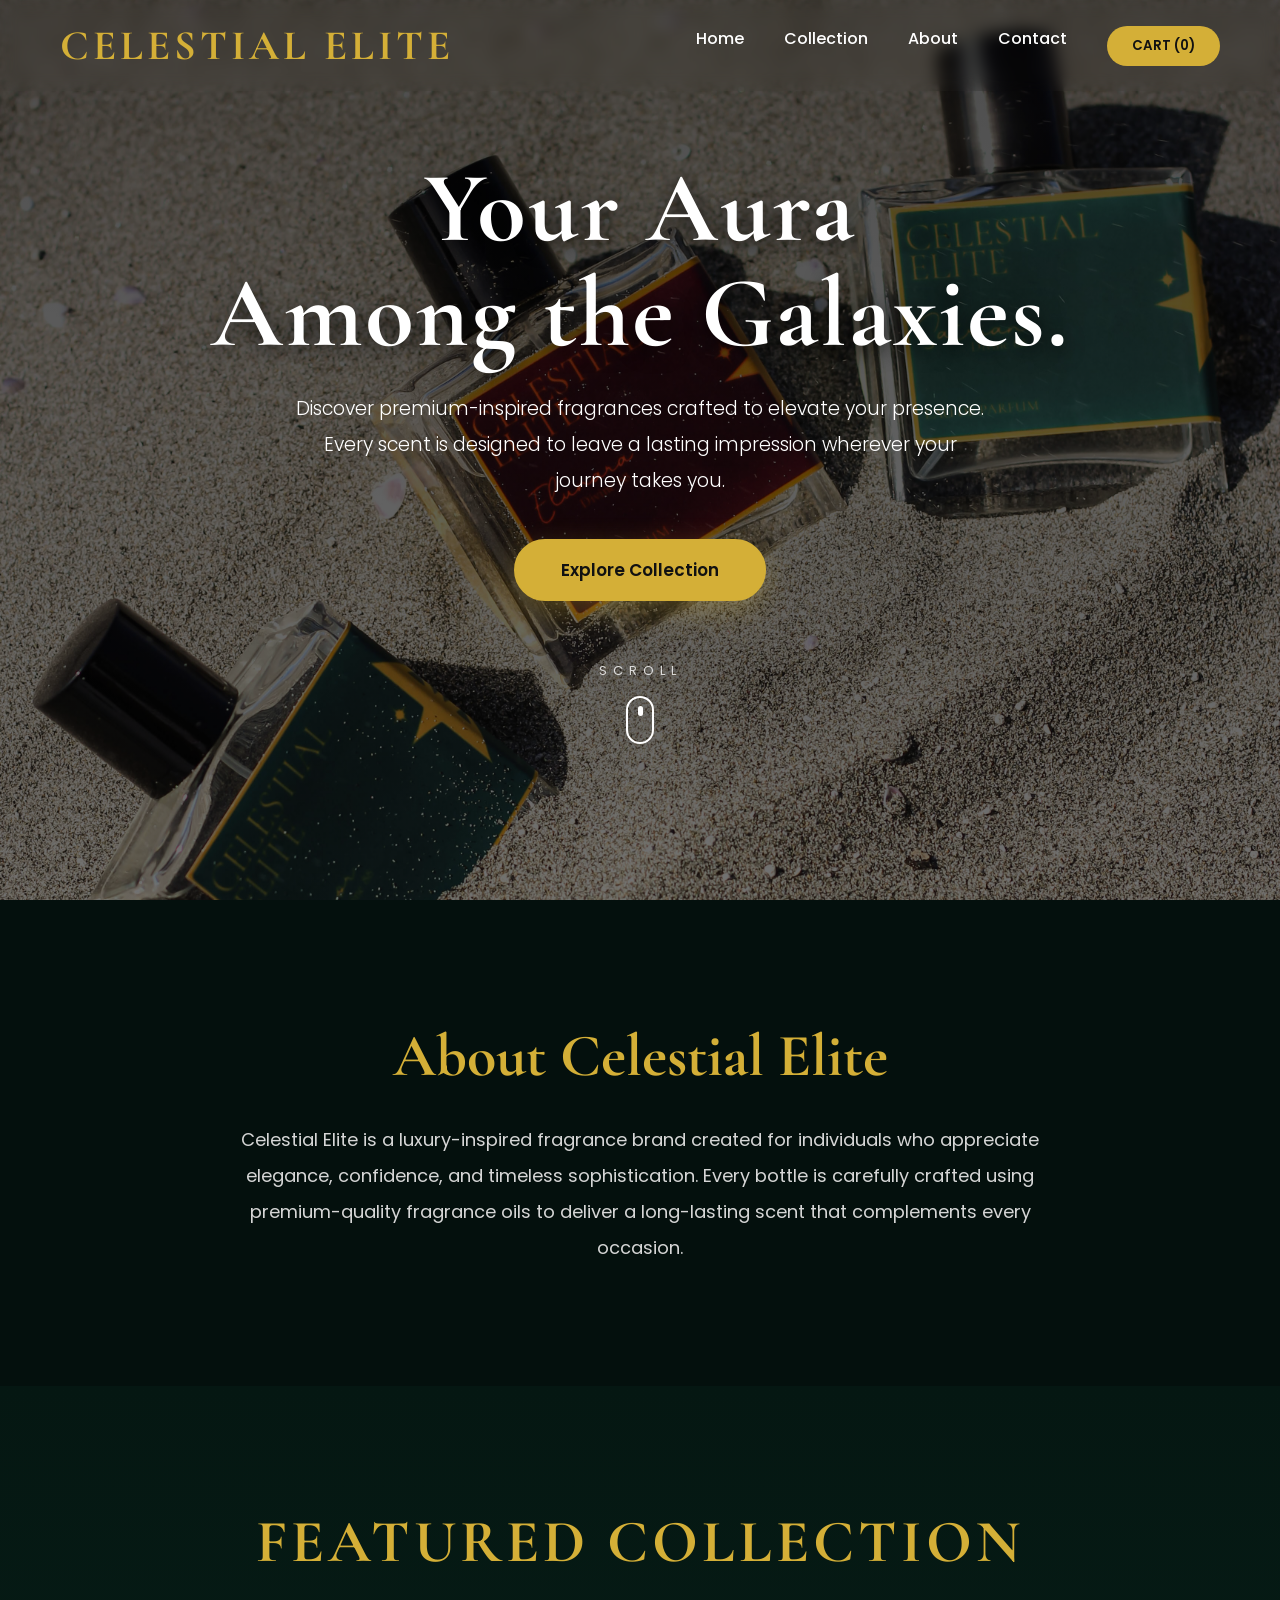
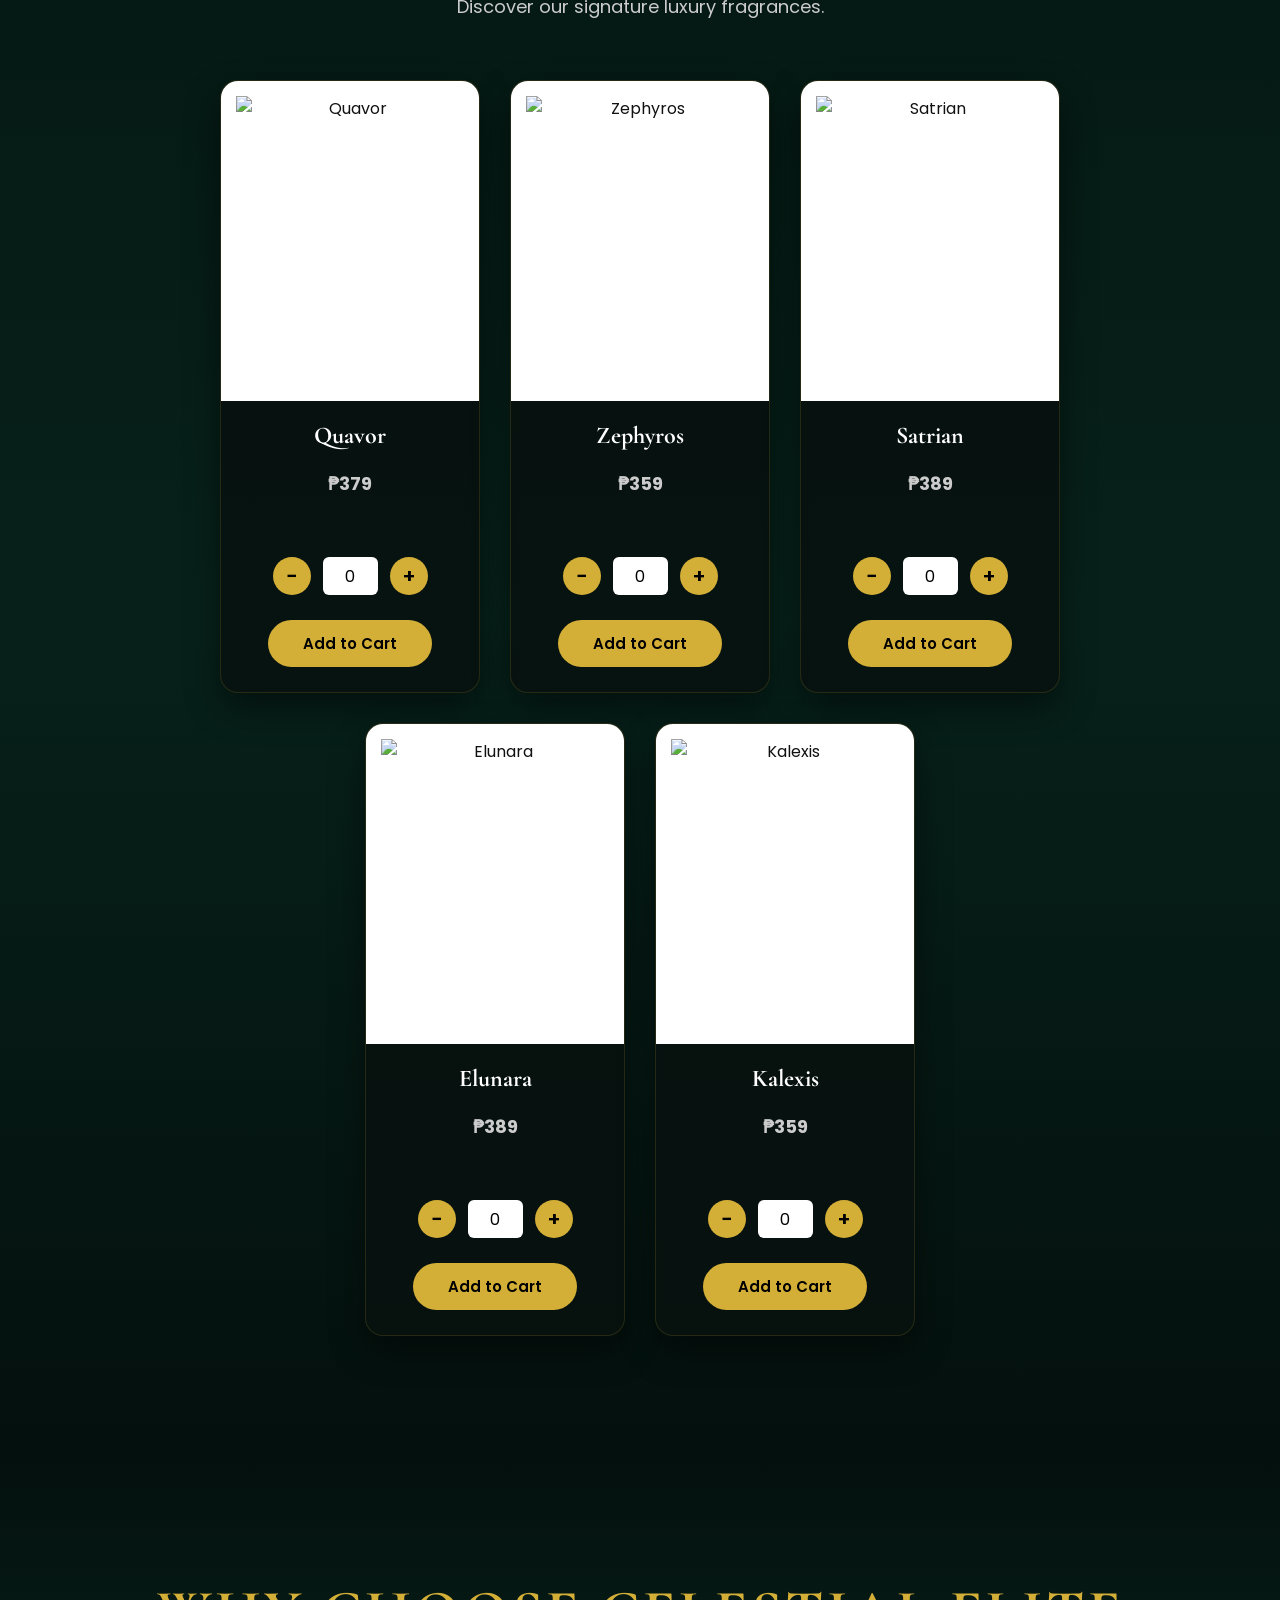
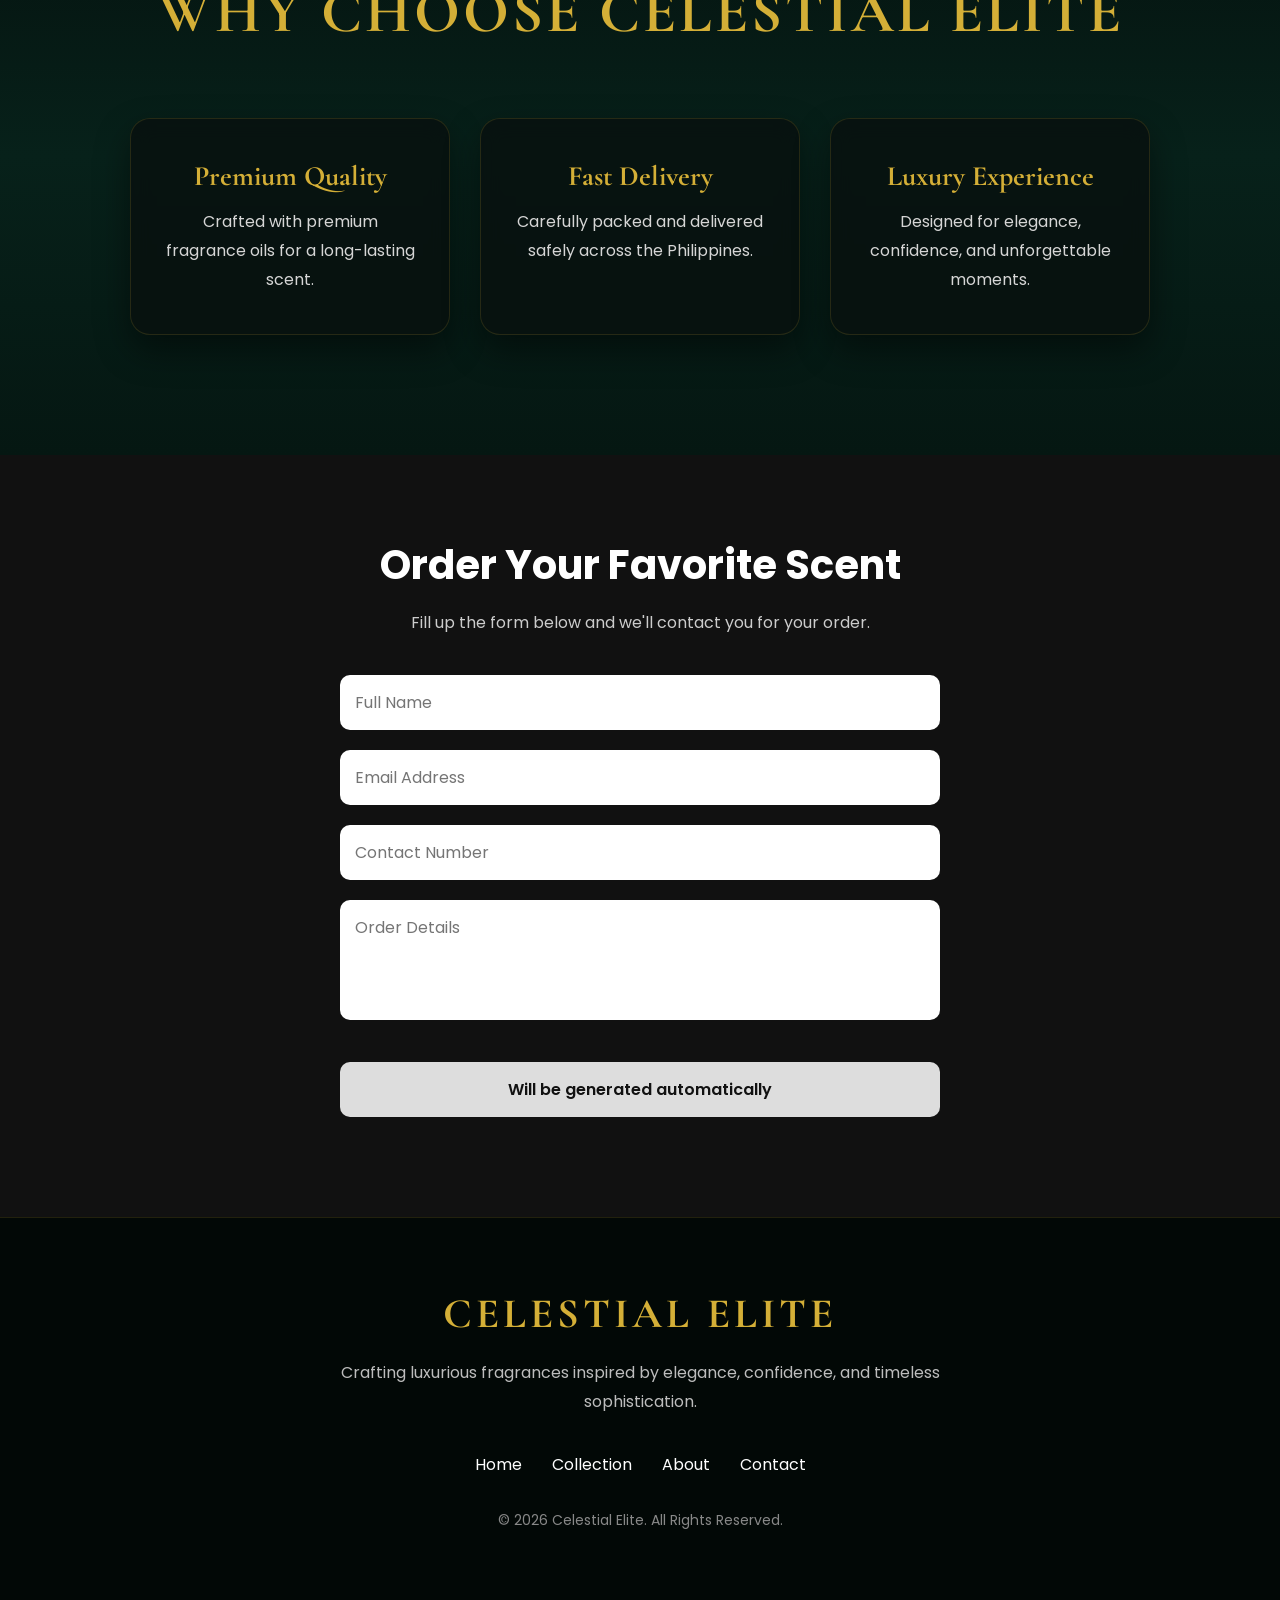
==== index.html @ f2d4fa65 "Complete Celestial Elite website v1.0" ====
<!DOCTYPE html>
<html lang="en">

<head>
    <meta charset="UTF-8">
    <meta name="viewport" content="width=device-width, initial-scale=1.0">
    <title>Celestial Elite</title>

    <!-- Google Fonts -->
    <link rel="preconnect" href="https://fonts.googleapis.com">
    <link rel="preconnect" href="https://fonts.gstatic.com" crossorigin>

    <link href="https://fonts.googleapis.com/css2?family=Cormorant+Garamond:wght@400;500;600;700&family=Poppins:wght@300;400;500;600&display=swap" rel="stylesheet">

    <!-- CSS -->
    <link rel="stylesheet" href="assets/css/style.css">

    

</head>

<body id="top">

    <!-- ==========================
         NAVBAR
    =========================== -->

    <header>

    <nav class="navbar">

        <h2 class="logo">CELESTIAL ELITE</h2>

        <ul class="nav-links">
            <a href="#top">Home</a></li>
            <li><a href="#collection">Collection</a></li>
            <li><a href="#about">About</a></li>
            <li><a href="#contact">Contact</a></li>

            <li>
    <button id="cart-btn" type="button">
     CART (<span id="cart-count">0</span>)
</button>
</li>

</ul>

</nav>

</header>

    <!-- ==========================
         HERO
    =========================== -->

    <section class="hero">

        <div class="overlay"></div>

        <div class="hero-content">

            <h1>Your Aura<br>Among the Galaxies.</h1>

            <p>
                Discover premium-inspired fragrances crafted to elevate your presence.
                Every scent is designed to leave a lasting impression wherever your journey takes you.
            </p>

            <a href="#collection" class="hero-btn">
                Explore Collection
            </a>

            <div class="scroll-indicator">

                <span>Scroll</span>

                <div class="mouse">
                    <div class="wheel"></div>
                </div>

            </div>

        </div>

    </section>



<section class="about reveal" id="about">

    <div class="about-content">

        <h2>About Celestial Elite</h2>

        <p>
            Celestial Elite is a luxury-inspired fragrance brand created for individuals
            who appreciate elegance, confidence, and timeless sophistication.
            Every bottle is carefully crafted using premium-quality fragrance oils to
            deliver a long-lasting scent that complements every occasion.
        </p>

    </div>

</section>


    <!-- ==========================
     FEATURED COLLECTION
=========================== -->

<section class="collection reveal" id="collection">

    <h2>Featured Collection</h2>

    <p>
        Discover our signature luxury fragrances.
    </p>


    <div class="product-container">


        <!-- ================= QUAVOR ================= -->

        <div class="product-card">

            <div class="product-image">

                <img 
                src="assets/images/quavor.jpg"
                class="zoom-img"
                data-images="assets/images/quavor.jpg,assets/images/quavorwithbox.jpg"
                onclick="openZoom(this)"
                alt="Quavor">

            </div>


            <h3>Quavor</h3>

            <p class="price">₱379</p>


            <div class="quantity">

                <button class="minus">
                    −
                </button>

                <input 
                type="number" 
                value="0" 
                min="0">

                <button class="plus">
                    +
                </button>

            </div>


            <button 
            class="add-cart"
            data-name="Quavor"
            data-price="379">

                Add to Cart

            </button>


        </div>





        <!-- ================= ZEPHYROS ================= -->

        <div class="product-card">

            <div class="product-image">

                <img 
                src="assets/images/zephyros.jpg"
                class="zoom-img"
                data-images="assets/images/zephyros.jpg,assets/images/zephyroswithbox.jpg"
                onclick="openZoom(this)"
                alt="Zephyros">

            </div>


            <h3>Zephyros</h3>

            <p class="price">₱359</p>


            <div class="quantity">

                <button class="minus">
                    −
                </button>

                <input 
                type="number" 
                value="0" 
                min="0">

                <button class="plus">
                    +
                </button>

            </div>


            <button 
            class="add-cart"
            data-name="Zephyros"
            data-price="359">

                Add to Cart

            </button>


        </div>





        <!-- ================= SATRIAN ================= -->

        <div class="product-card">

            <div class="product-image">

                <img 
                src="assets/images/satrian.jpg"
                class="zoom-img"
                data-images="assets/images/satrian.jpg,assets/images/satrianwithbox.jpg"
                onclick="openZoom(this)"
                alt="Satrian">

            </div>


            <h3>Satrian</h3>

            <p class="price">₱389</p>


            <div class="quantity">

                <button class="minus">
                    −
                </button>


                <input 
                type="number" 
                value="0" 
                min="0">


                <button class="plus">
                    +
                </button>

            </div>


            <button 
            class="add-cart"
            data-name="Satrian"
            data-price="389">

                Add to Cart

            </button>


        </div>





        <!-- ================= ELUNARA ================= -->

        <div class="product-card">

            <div class="product-image">

                <img 
                src="assets/images/elunara.jpg"
                class="zoom-img"
                data-images="assets/images/elunara.jpg,assets/images/elunarawithbox.jpg"
                onclick="openZoom(this)"
                alt="Elunara">

            </div>


            <h3>Elunara</h3>


            <p class="price">
                ₱389
            </p>



            <div class="quantity">

                <button class="minus">
                    −
                </button>


                <input 
                type="number" 
                value="0" 
                min="0">


                <button class="plus">
                    +
                </button>


            </div>



            <button 
            class="add-cart"
            data-name="Elunara"
            data-price="389">

                Add to Cart

            </button>


        </div>





        <!-- ================= KALEXIS ================= -->

        <div class="product-card">


            <div class="product-image">


                <img 
                src="assets/images/kalexis.jpg"
                class="zoom-img"
                data-images="assets/images/kalexis.jpg,assets/images/kalexiswithbox.jpg"
                onclick="openZoom(this)"
                alt="Kalexis">


            </div>


            <h3>
                Kalexis
            </h3>


            <p class="price">
                ₱359
            </p>



            <div class="quantity">


                <button class="minus">
                    −
                </button>



                <input 
                type="number" 
                value="0" 
                min="0">



                <button class="plus">
                    +
                </button>


            </div>



            <button 
            class="add-cart"
            data-name="Kalexis"
            data-price="359">


                Add to Cart


            </button>


        </div>



    </div>


</section>





<!-- ==========================
     IMAGE ZOOM VIEWER
========================== -->

<div class="image-modal" id="image-modal">


    <span class="close-image" onclick="closeZoom()">
        ✕
    </span>


    <button class="prev-btn" onclick="prevImage()">
        ❮
    </button>


    <img id="zoom-image">


    <button class="next-btn" onclick="nextImage()">
        ❯
    </button>


</div>

    <!-- =========================
     WHY CHOOSE US
========================= -->

<section class="features reveal" id="features">

    <h2>Why Choose Celestial Elite</h2>

    <div class="feature-container">

        <div class="feature-card">
            <div class="feature-icon"></div>

            <h3>Premium Quality</h3>

            <p>
                Crafted with premium fragrance oils for a long-lasting scent.
            </p>

        </div>


        <div class="feature-card">

            <div class="feature-icon"></div>

            <h3>Fast Delivery</h3>

            <p>
                Carefully packed and delivered safely across the Philippines.
            </p>

        </div>


        <div class="feature-card">

            <div class="feature-icon"></div>

            <h3>Luxury Experience</h3>

            <p>
                Designed for elegance, confidence, and unforgettable moments.
            </p>

        </div>

    </div>

</section>



<!-- =========================
     ORDER FORM
========================= -->

<section class="fillup reveal" id="contact">

    <div class="fillup-container">

        <h2>
            Order Your Favorite Scent
        </h2>


        <p>
            Fill up the form below and we'll contact you for your order.
        </p>



        <div class="order-form">

            <div class="input-box">

                <input 
                id="customer-name"
                type="text" 
                placeholder="Full Name"
                required>

            </div>



            <div class="input-box">

                <input 
                id="customer-email"
                type="email" 
                placeholder="Email Address"
                required>

            </div>



            <div class="input-box">

                <input 
                id="customer-phone"
                type="tel" 
                placeholder="Contact Number"
                required>

            </div>




            <div class="input-box">
    <textarea
    id="order-message"
    placeholder="Order Details"
    readonly></textarea>
</div>

<div class="input-box">
    <input
    id="order-id"
    type="text"
    value="Will be generated automatically"
    readonly>
</div>



        </div>


    </div>


</section>



<!-- =========================
     FOOTER
========================= -->

<footer class="footer reveal">


    <div class="footer-content">


        <h2>
            CELESTIAL ELITE
        </h2>



        <p>

            Crafting luxurious fragrances inspired by elegance,
            confidence, and timeless sophistication.

        </p>



        <ul class="footer-links">

            <li>
                <a href="#">
                    Home
                </a>
            </li>


            <li>
                <a href="#collection">
                    Collection
                </a>
            </li>


            <li>
                <a href="#about">
                    About
                </a>
            </li>


            <li>
                <a href="#contact">
                    Contact
                </a>
            </li>


        </ul>



        <span>
            © 2026 Celestial Elite. All Rights Reserved.
        </span>


    </div>


</footer>




<!-- =========================
     CART SIDEBAR
========================= -->

<div class="cart-sidebar" id="cart-sidebar">

    <div class="cart-header">

        <h2>Shopping Cart</h2>

        <button id="close-cart">✕</button>

    </div>


    <div class="cart-items">

    </div>


    <div class="cart-footer">

        <h3>
            Total:
            <span id="cart-total">₱0</span>
        </h3>


        <button class="checkout-btn" id="checkout-btn">
            Request Your Fragrance
        </button>

    </div>


</div>



<!-- Toast Notification -->
<div id="toast" class="toast"></div>




<!-- JavaScript -->
<script src="assets/js/script.js"></script>


</body>
</html>
---- assets/css/style.css ----
/* =========================================
   RESET
========================================= */

*{
    margin:0;
    padding:0;
    box-sizing:border-box;
    font-family:"Poppins", sans-serif;
}

html{
    scroll-behavior:smooth;
}

body{
    background:#ffffff;
    color:#111;
    overflow-x:hidden;
}

/* =========================================
   NAVBAR
========================================= */

.navbar{
    position:fixed;
    top:0;
    left:0;

    width:100%;
    padding:20px 60px;

    display:flex;
    justify-content:space-between;
    align-items:center;

    background:transparent;
    backdrop-filter:blur(8px);

    transition:all .4s ease;

    z-index:1000;
}


.navbar.active{
    background:rgba(0,0,0,.85);
    backdrop-filter:blur(16px);
    box-shadow:0 10px 30px rgba(0,0,0,.25);
}

.logo{
    font-family:"Cormorant Garamond", serif;
    font-size:42px;
    font-weight:700;
    letter-spacing:4px;
    color:#d4af37;
    cursor:pointer;
}

.nav-links{
    display:flex;
    list-style:none;
    gap:40px;
}

.nav-links li{
    list-style:none;
}

.nav-links a{
    color:#fff;
    text-decoration:none;
    font-size:16px;
    font-weight:500;
    position:relative;
    transition:.3s;

}



.nav-links a::after{
    content:"";
    position:absolute;
    left:0;
    bottom:-8px;

    width:0;
    height:2px;

    background:#d4af37;
    transition:.3s;
}

.nav-links a:hover{
    color:#d4af37;
}

.nav-links a:hover::after{
    width:100%;
}

/* =========================================
   HERO
========================================= */

.hero{
    position:relative;

    width:100%;
    min-height:100vh;

    background:url("../images/coverphoto.jpg");
    background-size:cover;
    background-position:center;
    background-repeat:no-repeat;

    display:flex;
    justify-content:center;
    align-items:center;
    text-align:center;
}

.overlay{
    position:absolute;
    inset:0;

    background:linear-gradient(
        rgba(0,0,0,.70),
        rgba(0,0,0,.55)
    );
}

.hero-content{
    position:relative;
    z-index:2;
    width:90%;
    max-width:900px;
}

.hero h1{
    font-family:"Cormorant Garamond", serif;
    font-size:100px;
    font-weight:700;
    line-height:1.05;
    letter-spacing:2px;
    margin-bottom:25px;
    color:#ffffff;
    text-shadow:0 5px 20px rgba(0,0,0,.7);
}

.hero p{
    max-width:700px;
    margin:auto;
    margin-bottom:40px;

    color:#ffffff;

    font-size:19px;
    line-height:1.9;
    font-weight:300;
}

.hero-btn{
    display:inline-block;
    padding:16px 45px;
    background:#d4af37;
    color:#111;
    border:2px solid #d4af37;
    text-decoration:none;
    font-size:17px;
    font-weight:600;
    transition:.35s;
    border-radius:40px;
    box-shadow:0 10px 30px rgba(212,175,55,.30);
}

.hero-btn:hover{
    background:#fff;
    color:#111;
    border-color:#fff;
    transform:translateY(-3px);
}

/* =========================================
   RESPONSIVE
========================================= */

@media(max-width:992px){

    .navbar{
        padding:20px 30px;
    }

    .logo{
        font-size:30px;
    }

    .nav-links{
        gap:20px;
    }

    .hero h1{
        font-size:70px;
    }

}

@media(max-width:768px){

    .navbar{
        flex-direction:column;
        gap:15px;
        padding:20px;
    }

    .nav-links{
        flex-wrap:wrap;
        justify-content:center;
        gap:18px;
    }

    .hero h1{
        font-size:54px;
    }

    .hero p{
        font-size:17px;
    }

}

@media(max-width:480px){

    .logo{
        font-size:26px;
    }

    .hero h1{
        font-size:42px;
    }

    .hero p{
        font-size:15px;
    }

    .hero-btn{
    width:100%;
}

} 
/* =========================================
   SCROLL INDICATOR
========================================= */

.scroll-indicator{
    margin-top:60px;

    display:flex;
    flex-direction:column;
    align-items:center;

    color:white;
}

.scroll-indicator span{
    font-size:13px;
    letter-spacing:6px;
    text-transform:uppercase;
    color:rgba(255,255,255,.8);
    margin-bottom:15px;
}

.mouse{
    width:28px;
    height:48px;

    border:2px solid white;
    border-radius:20px;

    display:flex;
    justify-content:center;
}

.wheel{
    width:5px;
    height:10px;

    background:white;
    border-radius:20px;

    margin-top:8px;

    animation:scroll 1.5s infinite;
}

@keyframes scroll{

    0%{
        transform:translateY(0);
        opacity:1;
    }

    100%{
        transform:translateY(18px);
        opacity:0;
    }

}


/* ==========================================
   PRODUCT CARD
========================================= */

.product-card{

    width:260px;

    padding-bottom:25px;

    background:rgba(8,18,15,.88);

    border:1px solid rgba(212,175,55,.15);

    border-radius:18px;

    overflow:hidden;

    text-align:center;

    transition:.4s;

    box-shadow:0 15px 35px rgba(0,0,0,.45);

}


.product-card:hover{

    transform:translateY(-10px) scale(1.02);

    border-color:#d4af37;

    box-shadow:0 25px 50px rgba(212,175,55,.25);

}

/* =========================================
   PRODUCT IMAGE HOVER
========================================= */

.product-image{

    position:relative;

    width:100%;

    height:320px;

    background:#ffffff;

    overflow:hidden;

}


.product-image img{

    position:absolute;

    top:0;
    left:0;

    width:100%;
    height:100%;

    object-fit:contain;

    padding:15px;

    transition:.4s ease;
    cursor: zoom-in;

}

.product-image img:hover{
    transform:scale(1.05);
}




.product-card h3{

    margin-top:20px;

    color:#fff;

    font-size:24px;

    font-family:"Cormorant Garamond", serif;

}




.price{

    margin:20px 0;

    color:#d4af37;

    font-size:28px;

    font-weight:700;

}

/* =========================================
   ABOUT
========================================= */

.about{
    background:#04100D;
    padding:120px 10%;
    text-align:center;
}

.about-content{
    max-width:850px;
    margin:auto;
}

.about h2{
    font-family:"Cormorant Garamond", serif;
    font-size:60px;
    color:#d4af37;
    margin-bottom:30px;
}

.about p{
    color:#d6d6d6;
    font-size:18px;
    line-height:2;
}


/* =========================================
   COLLECTION
========================================= */

.collection{
    background:linear-gradient(
        180deg,
        #051712 0%,
        #07211A 50%,
        #04100D 100%
    );

    padding:120px 10%;
    text-align:center;
}

.collection h2{
    font-family:"Cormorant Garamond", serif;
    font-size:60px;
    color:#d4af37;
    margin-bottom:15px;
    text-transform:uppercase;
    letter-spacing:4px;
}

.collection p{
    font-size:18px;
    color:#ccc;
    margin-bottom:60px;
}

.product-container{
    display:flex;
    justify-content:center;
    gap:30px;
    flex-wrap:wrap;
}

/* =========================================
   WHY CHOOSE US
========================================= */

.features{
    background:linear-gradient(
        180deg,
        #04100D,
        #07211A,
        #051712
    );

    padding:120px 10%;
    text-align:center;
}
.features h2{
    font-family:"Cormorant Garamond", serif;
    font-size:60px;
    color:#d4af37;
    margin-bottom:70px;
    letter-spacing:3px;
    text-transform:uppercase;
}

.feature-container{
    display:flex;
    justify-content:center;
    gap:30px;
    flex-wrap:wrap;
}

.feature-card{
    width:320px;
    background:rgba(8,18,15,.88);
    border:1px solid rgba(212,175,55,.15);
    padding:40px 30px;
    border-radius:20px;
    transition:.4s;
    box-shadow:0 15px 35px rgba(0,0,0,.45);
    backdrop-filter:blur(10px);
}

.feature-card:hover{
    transform:translateY(-10px);
    border-color:#d4af37;
    box-shadow:0 25px 50px rgba(212,175,55,.25);
}



.feature-card h3{
    color:#d4af37;
    font-size:28px;
    margin-bottom:15px;
    font-family:"Cormorant Garamond", serif;
}

.feature-card p{
    color:#d6d6d6;
    line-height:1.8;
}


/* =========================================
   FOOTER
========================================= */

.footer{
    background:#020806;
    padding:70px 10%;
    text-align:center;
    border-top:1px solid rgba(212,175,55,.15);
}

.footer h2{
    font-family:"Cormorant Garamond", serif;
    color:#d4af37;
    font-size:42px;
    letter-spacing:4px;
    margin-bottom:20px;
}

.footer p{
    max-width:650px;
    margin:auto;
    color:#bdbdbd;
    line-height:1.8;
    margin-bottom:35px;
}

.footer-links{
    display:flex;
    justify-content:center;
    gap:30px;
    list-style:none;
    margin-bottom:30px;
    flex-wrap:wrap;
}

.footer-links a{
    color:#fff;
    text-decoration:none;
    transition:.3s;
}

.footer-links a:hover{
    color:#d4af37;
}



.footer-social a:hover{
    color:#fff;
}

.footer span{
    color:#888;
    font-size:14px;
}



/* =========================================
   SCROLL REVEAL
========================================= */

.reveal{
    opacity:0;
    transform:translateY(70px);
    transition:1s ease;
}

.reveal.active{
    opacity:1;
    transform:translateY(0);
}


/* =========================
   FILL UP SECTION
========================= */

.fillup{
    padding:80px 10%;
    background:#111;
    color:white;
}

.fillup-container{
    max-width:600px;
    margin:auto;
    text-align:center;
}

.fillup h2{
    font-size:40px;
    margin-bottom:15px;
}

.fillup p{
    margin-bottom:40px;
    color:#ccc;
}


.input-box{
    margin-bottom:20px;
}


.input-box input,
.input-box textarea{

    width:100%;
    padding:15px;
    border:none;
    outline:none;

    border-radius:10px;

    font-size:16px;

}


.input-box textarea{
    height:120px;
    resize:none;
}


.fillup .submit-btn{
    padding:15px 40px;
    border:none;
    border-radius:30px;
    background:#d4af37;
    color:black;
    font-size:16px;
    cursor:pointer;
}


.fillup button:hover{

    background:white;

}






/* =========================
   QUANTITY CONTROL
========================= */

.quantity{

    display:flex;

    justify-content:center;

    align-items:center;

    gap:12px;

    margin-top:20px;

    margin-bottom:20px;

}


.quantity button{

    width:38px;

    height:38px;

    border:none;

    border-radius:50%;

    background:#d4af37;

    color:#000;

    font-size:20px;

    font-weight:600;

    cursor:pointer;

    transition:.3s;

}


.quantity button:hover{

    background:#fff;

    transform:scale(1.1);

}


.quantity input{

    width:55px;

    height:38px;

    text-align:center;

    border:none;

    border-radius:6px;

    font-size:16px;

    outline:none;

}



/* Remove number input arrows */

/* Chrome, Safari, Edge */

.quantity input::-webkit-outer-spin-button,

.quantity input::-webkit-inner-spin-button {

    -webkit-appearance:none;

    margin:0;

}


/* Firefox */

.quantity input[type=number] {

    appearance:textfield;
    -moz-appearance:textfield;

}



/* =========================
   ADD TO CART BUTTON
========================= */

.add-cart{

    margin-top:5px;

    margin-bottom:0;

    padding:12px 35px;

    border:none;

    border-radius:25px;

    background:#d4af37;

    color:#000;

    font-size:15px;

    font-weight:600;

    cursor:pointer;

    transition:.3s;

}


.add-cart:hover{

    background:white;

    transform:scale(1.05);

}





.submit-btn:hover{

    background:white;

    transform:scale(1.05);

}

/* =========================
   SHOPPING CART
========================= */

.cart-sidebar{

    position:fixed;

    top:0;
    right:-350px;

    width:350px;
    height:100vh;
    max-width:350px;

    background:#111;
    color:white;

    transition:.4s ease;

    z-index:99999;

    display:flex;
    flex-direction:column;

}


.cart-sidebar.active{
    right:0;
}
.cart-header{
    display:flex;
    justify-content:space-between;
    align-items:center;

    padding:20px;
    border-bottom:1px solid rgba(255,255,255,.1);
}

.cart-header h2{
    color:#d4af37;
    font-size:28px;
}

#close-cart{
    background:none;
    border:none;
    color:white;
    font-size:24px;
    cursor:pointer;
}

.cart-items{
    flex:1;
    overflow-y:auto;
    padding:20px;
}

.cart-item{
    border-bottom:1px solid rgba(255,255,255,.1);
    padding:15px 0;
}

.cart-item h4{
    color:#fff;
    margin-bottom:8px;
}

.cart-item p{
    color:#d4af37;
}

.cart-footer{
    padding:20px;
    border-top:1px solid rgba(255,255,255,.1);
}

.cart-footer h3{
    margin-bottom:20px;
}

/* CART BUTTON */

.checkout-btn{
    width:100%;
    padding:14px;
    margin-top:15px;

    border:none;
    border-radius:30px;

    background:#d4af37;
    color:#111;

    font-size:15px;
    font-weight:600;

    cursor:pointer;
    transition:.3s;
}

.checkout-btn:hover{
    background:#f5d76e;
    transform:translateY(-2px);
}
/* REMOVE BUTTON */

.remove-item{

    margin-top:10px;
    padding:8px 18px;

    border:none;
    border-radius:20px;

    background:#b22222;
    color:white;

    cursor:pointer;

    transition:.3s;

}

.remove-item:hover{

    background:red;

}

/* =========================
   TOAST NOTIFICATION
========================= */

.toast{

    position:fixed;

    top:50%;
    left:50%;

    transform:translate(-50%, -50%) scale(.8);

    background:#04100D;

    color:white;

    padding:18px 35px;

    border:1px solid #d4af37;

    border-left:5px solid #d4af37;

    border-radius:15px;

    font-size:16px;

    font-weight:500;

    letter-spacing:.5px;

    box-shadow:0 20px 50px rgba(0,0,0,.5);

    opacity:0;

    transition:.35s ease;

    z-index:99999;

    pointer-events:none;

}

.toast.show{

    opacity:1;

    transform:translate(-50%, -50%) scale(1);

}


#cart-btn{

    background:#d4af37;

    color:#111;

    padding:10px 25px;

    border-radius:30px;

    border:none;

    font-weight:600;

    cursor:pointer;

    transition:.3s;

}


#cart-btn:hover{

    background:white;

    transform:translateY(-3px);

}



#order-id{
    width:100%;
    padding:15px;
    margin-top:15px;

    border:none;
    border-radius:10px;

    background:#ddd;
    color:#111;

    font-size:16px;
    font-weight:600;
    text-align:center;
}

.checkout-btn:disabled{
    opacity: .7;
    cursor: not-allowed;
}

/* =========================
 IMAGE ZOOM
========================= */

.image-modal{

    display:none;

    position:fixed;

    inset:0;

    background:rgba(0,0,0,.9);

    z-index:999999;

    justify-content:center;

    align-items:center;

}


.image-modal img{

    max-width:90%;
    max-height:85%;
    border-radius:15px;
    box-shadow:0 20px 60px rgba(0,0,0,.6);
    transform:scale(.9);
    transition:.3s;

}

.image-modal.active img{

    transform:scale(1);

}


.image-modal.active{

    display:flex;

}


.close-image{

    position:absolute;

    top:30px;

    right:40px;

    color:white;

    font-size:35px;

    cursor:pointer;

}


.prev-btn,
.next-btn{

    position:absolute;

    top:50%;

    transform:translateY(-50%);

    background:#d4af37;

    border:none;

    padding:15px 20px;

    font-size:25px;

    cursor:pointer;

    border-radius:50%;

}


.prev-btn{

    left:50px;

}


.next-btn{

    right:50px;

}


@media(max-width:768px){

    .prev-btn,
    .next-btn{

        padding:10px 14px;
        font-size:18px;

    }

    .prev-btn{
        left:15px;
    }

    .next-btn{
        right:15px;
    }

    .close-image{

        top:15px;
        right:20px;
        font-size:28px;

    }

}
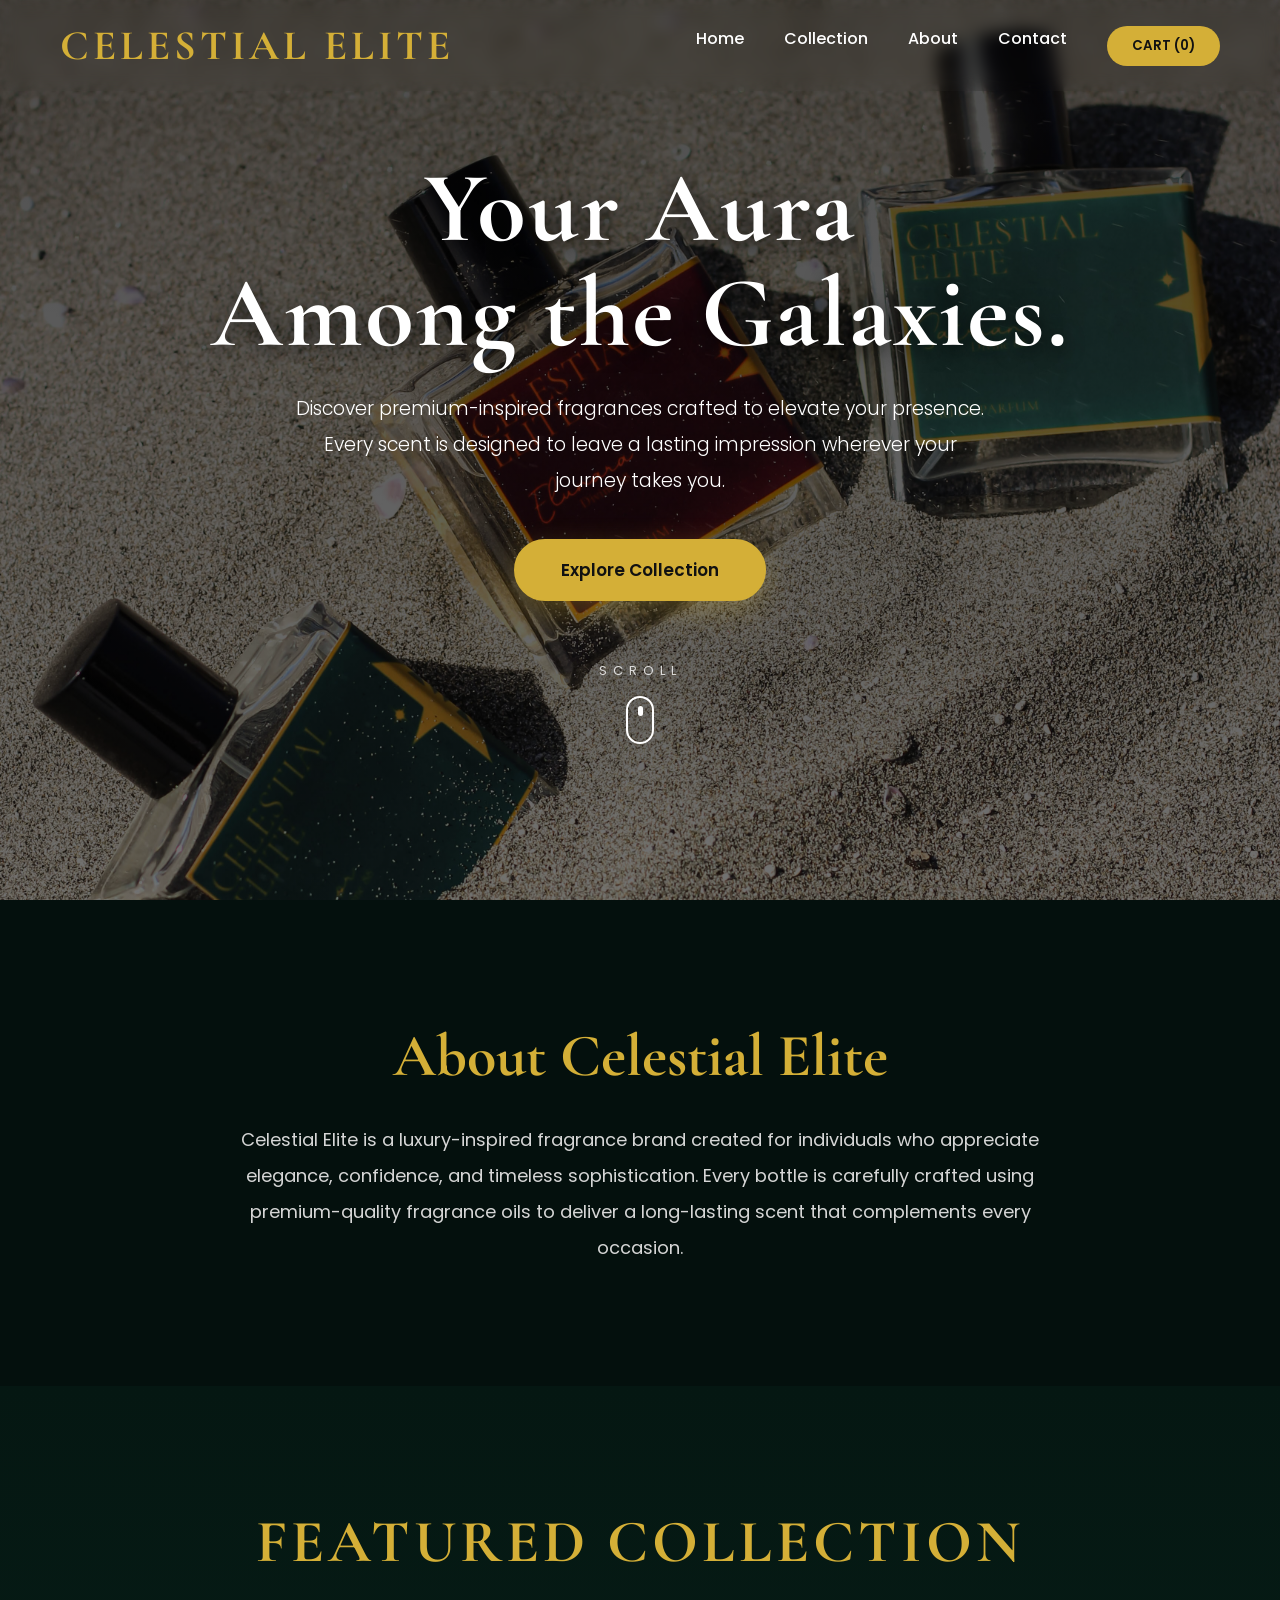
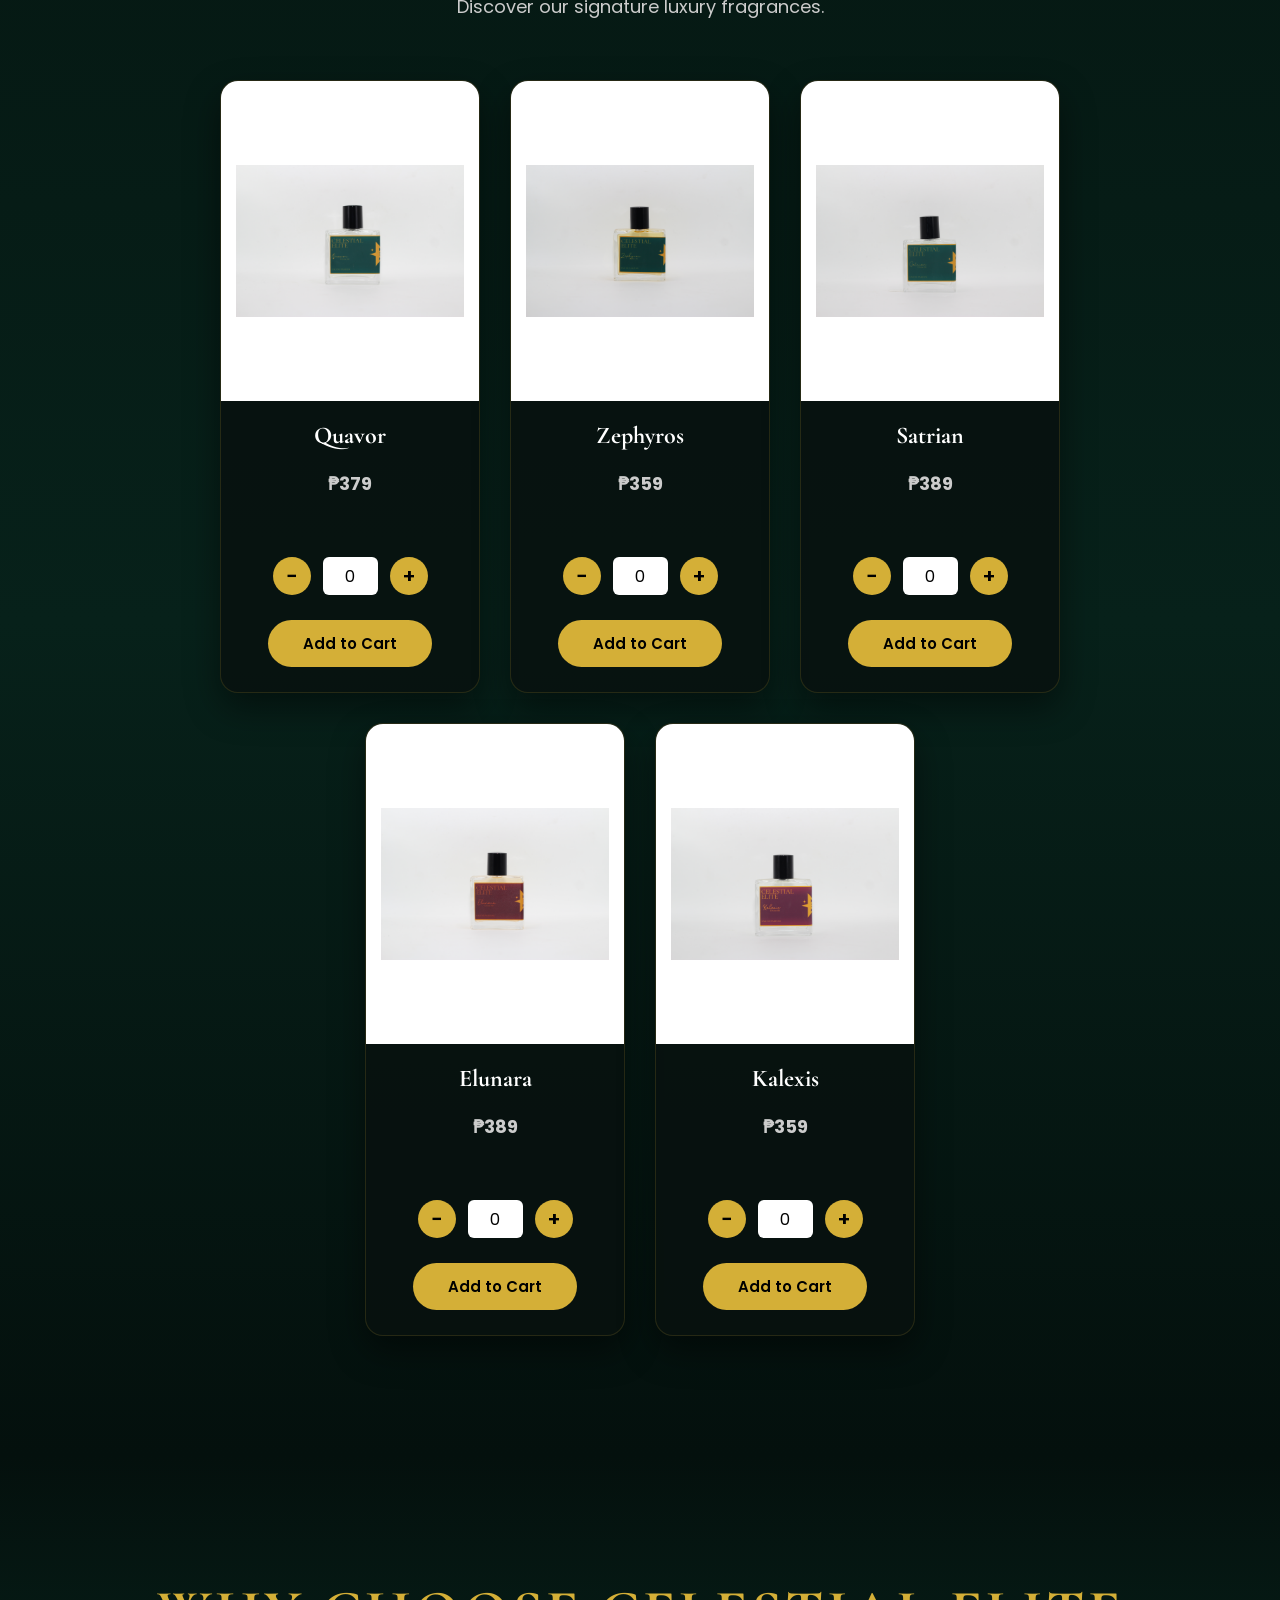
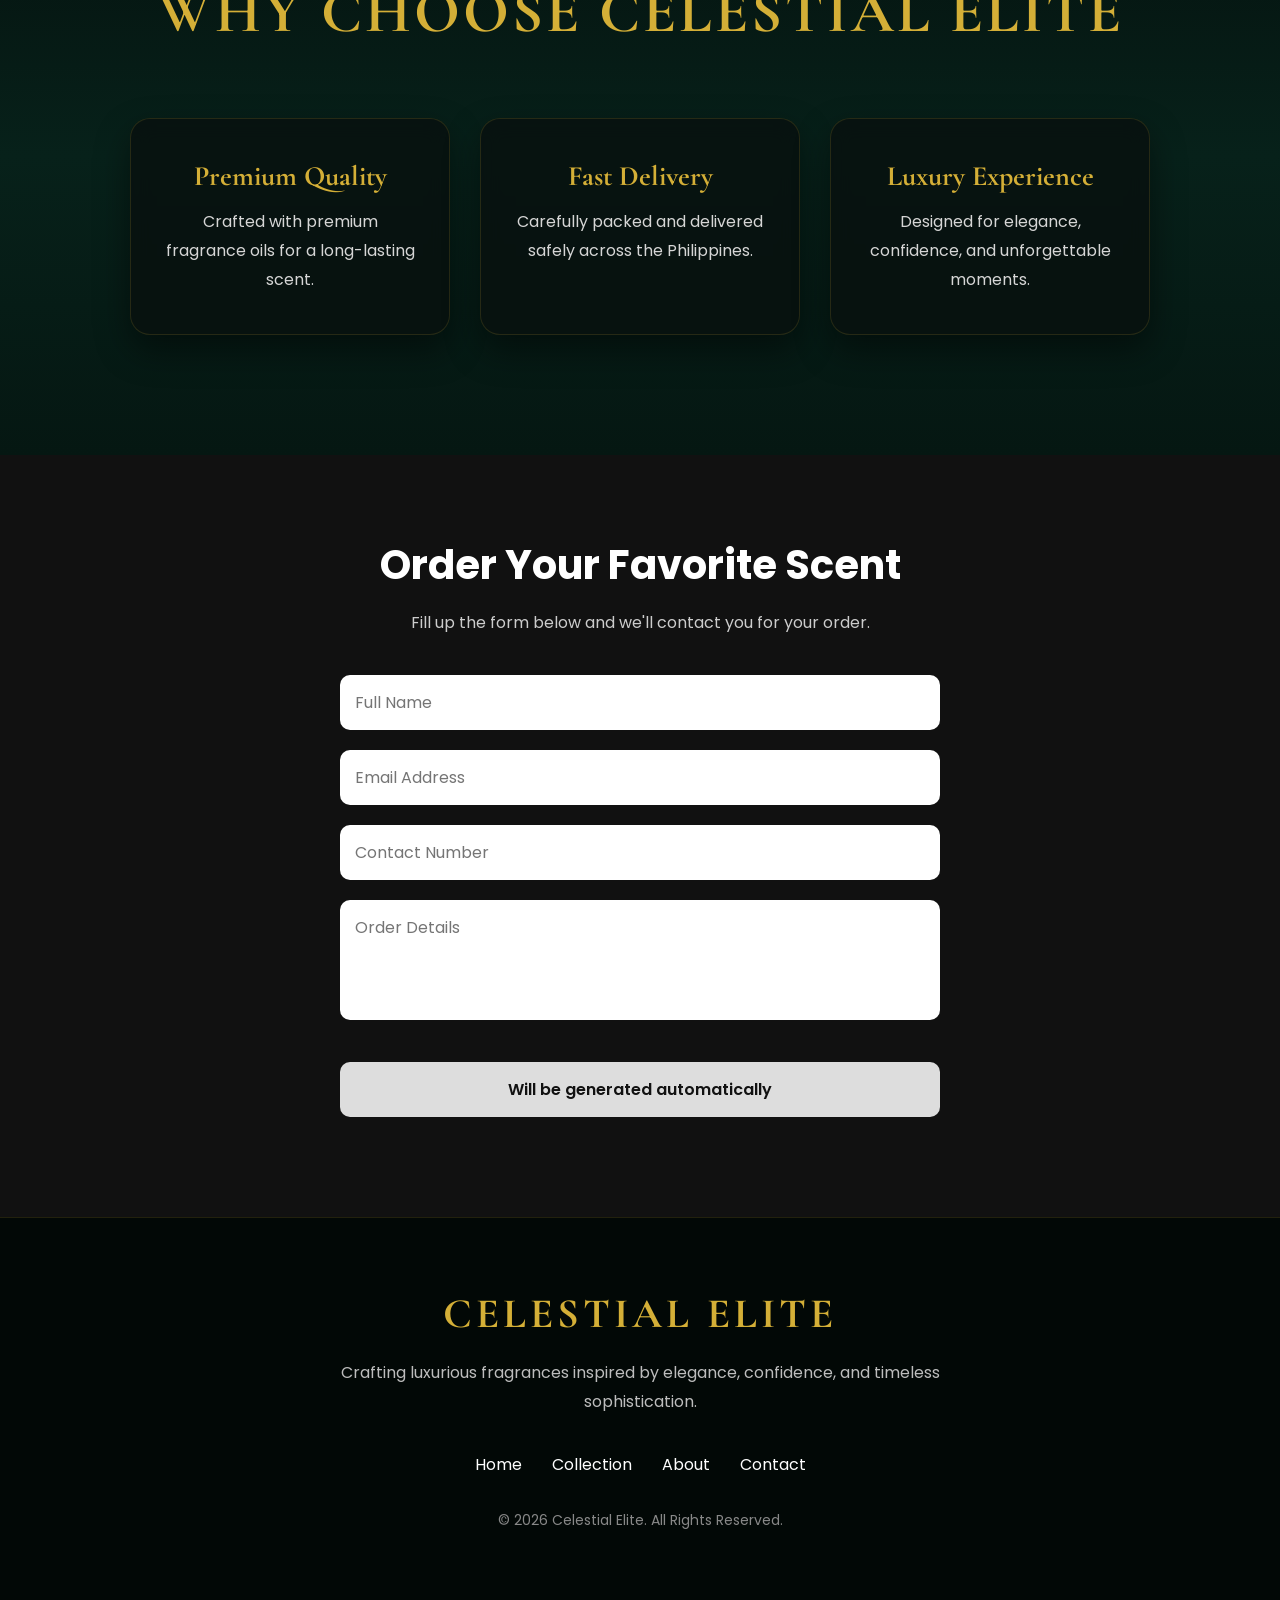
==== commit f3750578: "Fix product image paths" ====
--- a/index.html
+++ b/index.html
@@ -32,12 +32,22 @@
         <h2 class="logo">CELESTIAL ELITE</h2>
 
         <ul class="nav-links">
-            <a href="#top">Home</a></li>
-            <li><a href="#collection">Collection</a></li>
-            <li><a href="#about">About</a></li>
-            <li><a href="#contact">Contact</a></li>
-
-            <li>
+
+    <li>
+        <a href="#top">Home</a>
+    </li>
+
+    <li>
+        <a href="#collection">Collection</a>
+    </li>
+
+    <li>
+        <a href="#about">About</a>
+    </li>
+
+    <li>
+        <a href="#contact">Contact</a>
+    </li>
     <button id="cart-btn" type="button">
      CART (<span id="cart-count">0</span>)
 </button>
@@ -127,9 +137,9 @@
             <div class="product-image">
 
                 <img 
-                src="assets/images/quavor.jpg"
+                src="assets/images/quavor.JPG"
                 class="zoom-img"
-                data-images="assets/images/quavor.jpg,assets/images/quavorwithbox.jpg"
+                data-images="assets/images/quavor.JPG,assets/images/quavorwithbox.JPG"
                 onclick="openZoom(this)"
                 alt="Quavor">
 
@@ -182,9 +192,9 @@
             <div class="product-image">
 
                 <img 
-                src="assets/images/zephyros.jpg"
+                src="assets/images/zephyros.JPG"
                 class="zoom-img"
-                data-images="assets/images/zephyros.jpg,assets/images/zephyroswithbox.jpg"
+                data-images="assets/images/zephyros.JPG,assets/images/zephyroswithbox.JPG"
                 onclick="openZoom(this)"
                 alt="Zephyros">
 
@@ -237,9 +247,9 @@
             <div class="product-image">
 
                 <img 
-                src="assets/images/satrian.jpg"
+                src="assets/images/satrian.JPG"
                 class="zoom-img"
-                data-images="assets/images/satrian.jpg,assets/images/satrianwithbox.jpg"
+                data-images="assets/images/satrian.JPG,assets/images/satrianwithbox.JPG"
                 onclick="openZoom(this)"
                 alt="Satrian">
 
@@ -294,9 +304,9 @@
             <div class="product-image">
 
                 <img 
-                src="assets/images/elunara.jpg"
+                src="assets/images/elunara.JPG"
                 class="zoom-img"
-                data-images="assets/images/elunara.jpg,assets/images/elunarawithbox.jpg"
+                data-images="assets/images/elunara.JPG,assets/images/elunarawithbox.JPG"
                 onclick="openZoom(this)"
                 alt="Elunara">
 
@@ -359,9 +369,9 @@
 
 
                 <img 
-                src="assets/images/kalexis.jpg"
+                src="assets/images/kalexis.JPG"
                 class="zoom-img"
-                data-images="assets/images/kalexis.jpg,assets/images/kalexiswithbox.jpg"
+                data-images="assets/images/kalexis.JPG,assets/images/kalexiswithbox.JPG"
                 onclick="openZoom(this)"
                 alt="Kalexis">
 
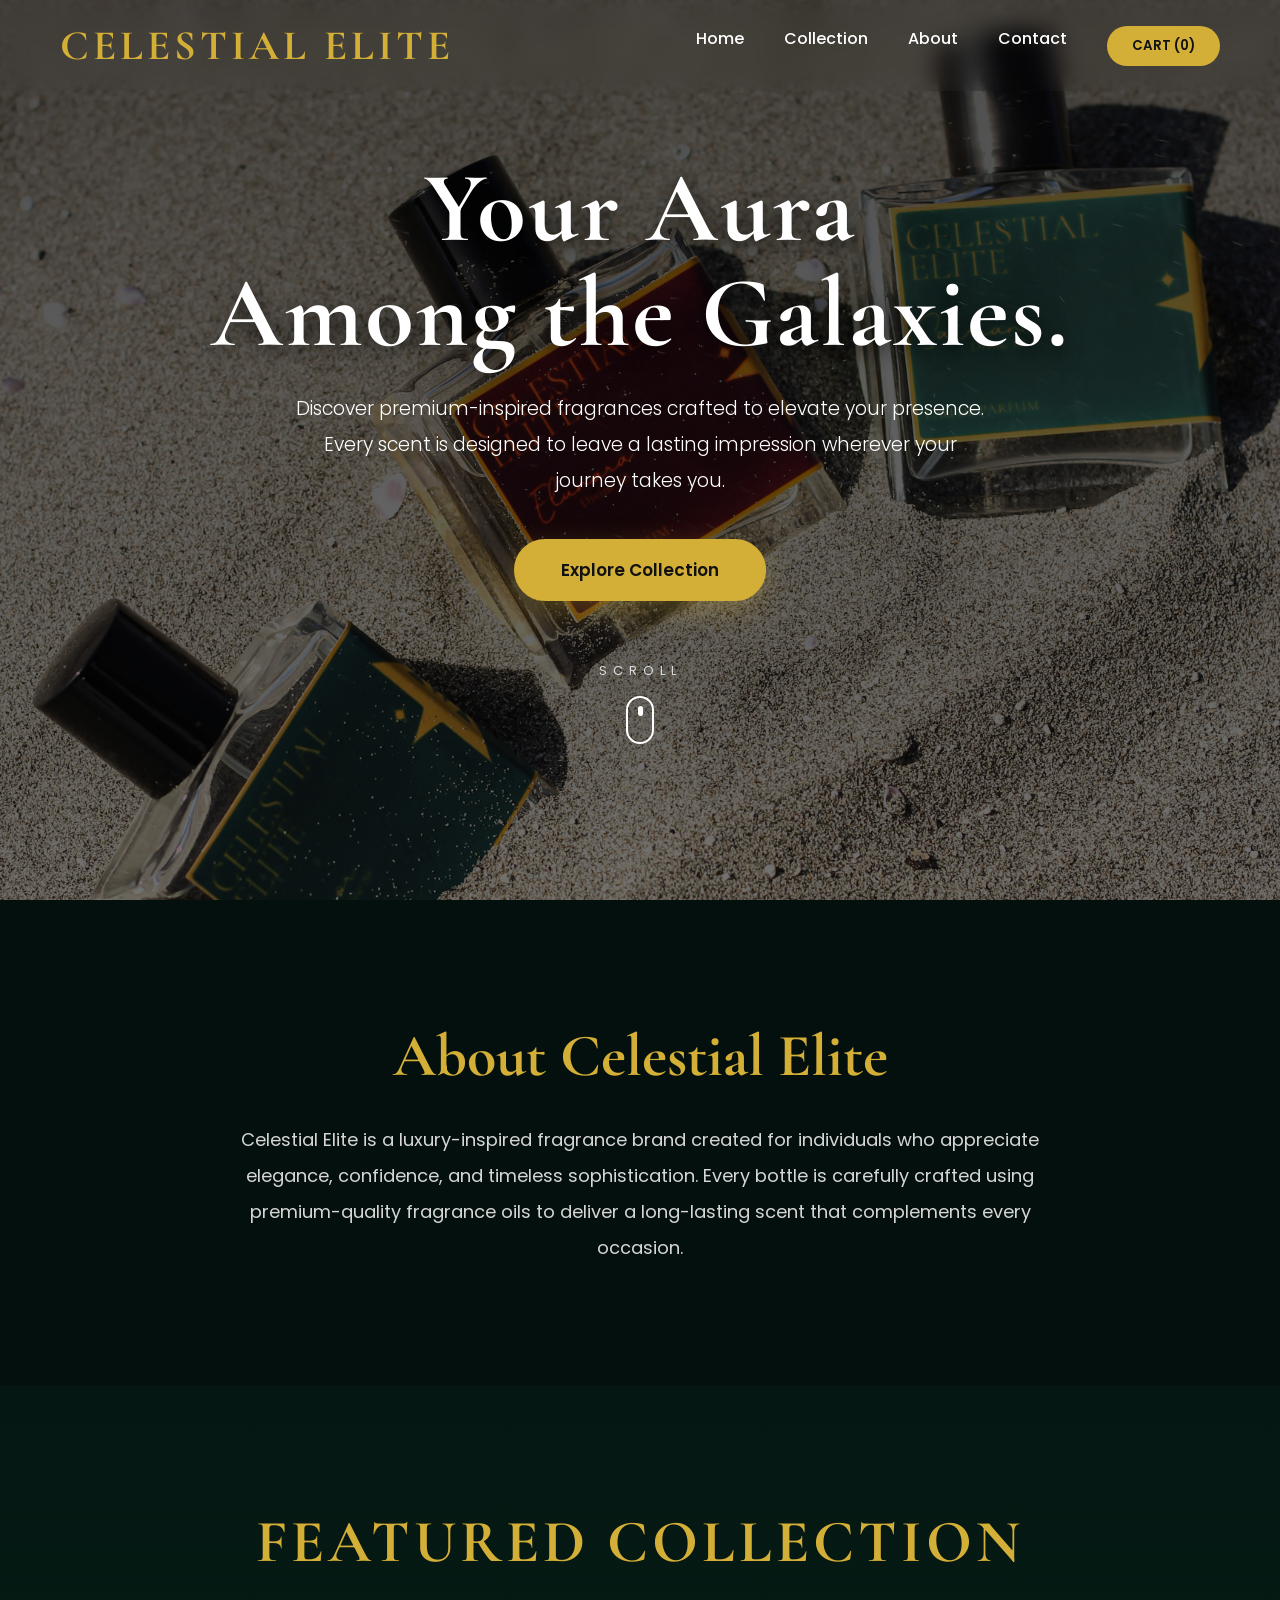
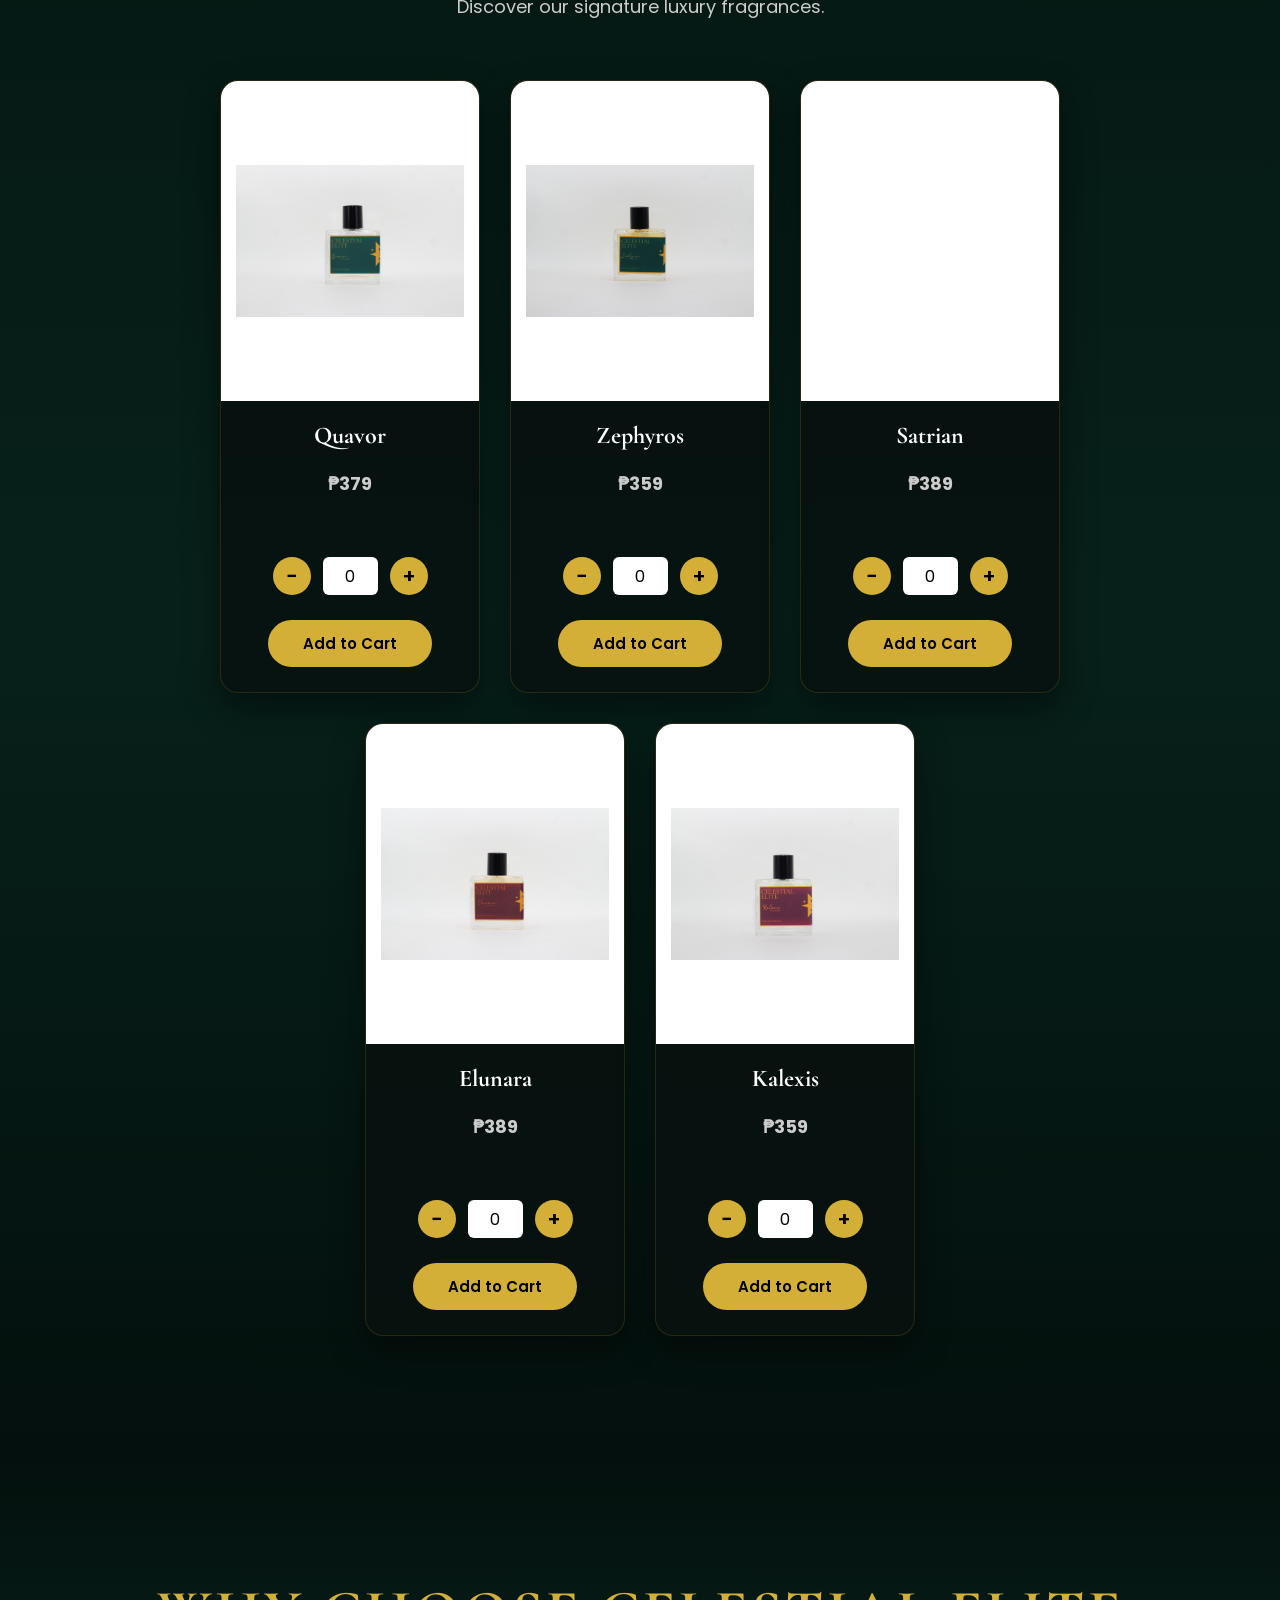
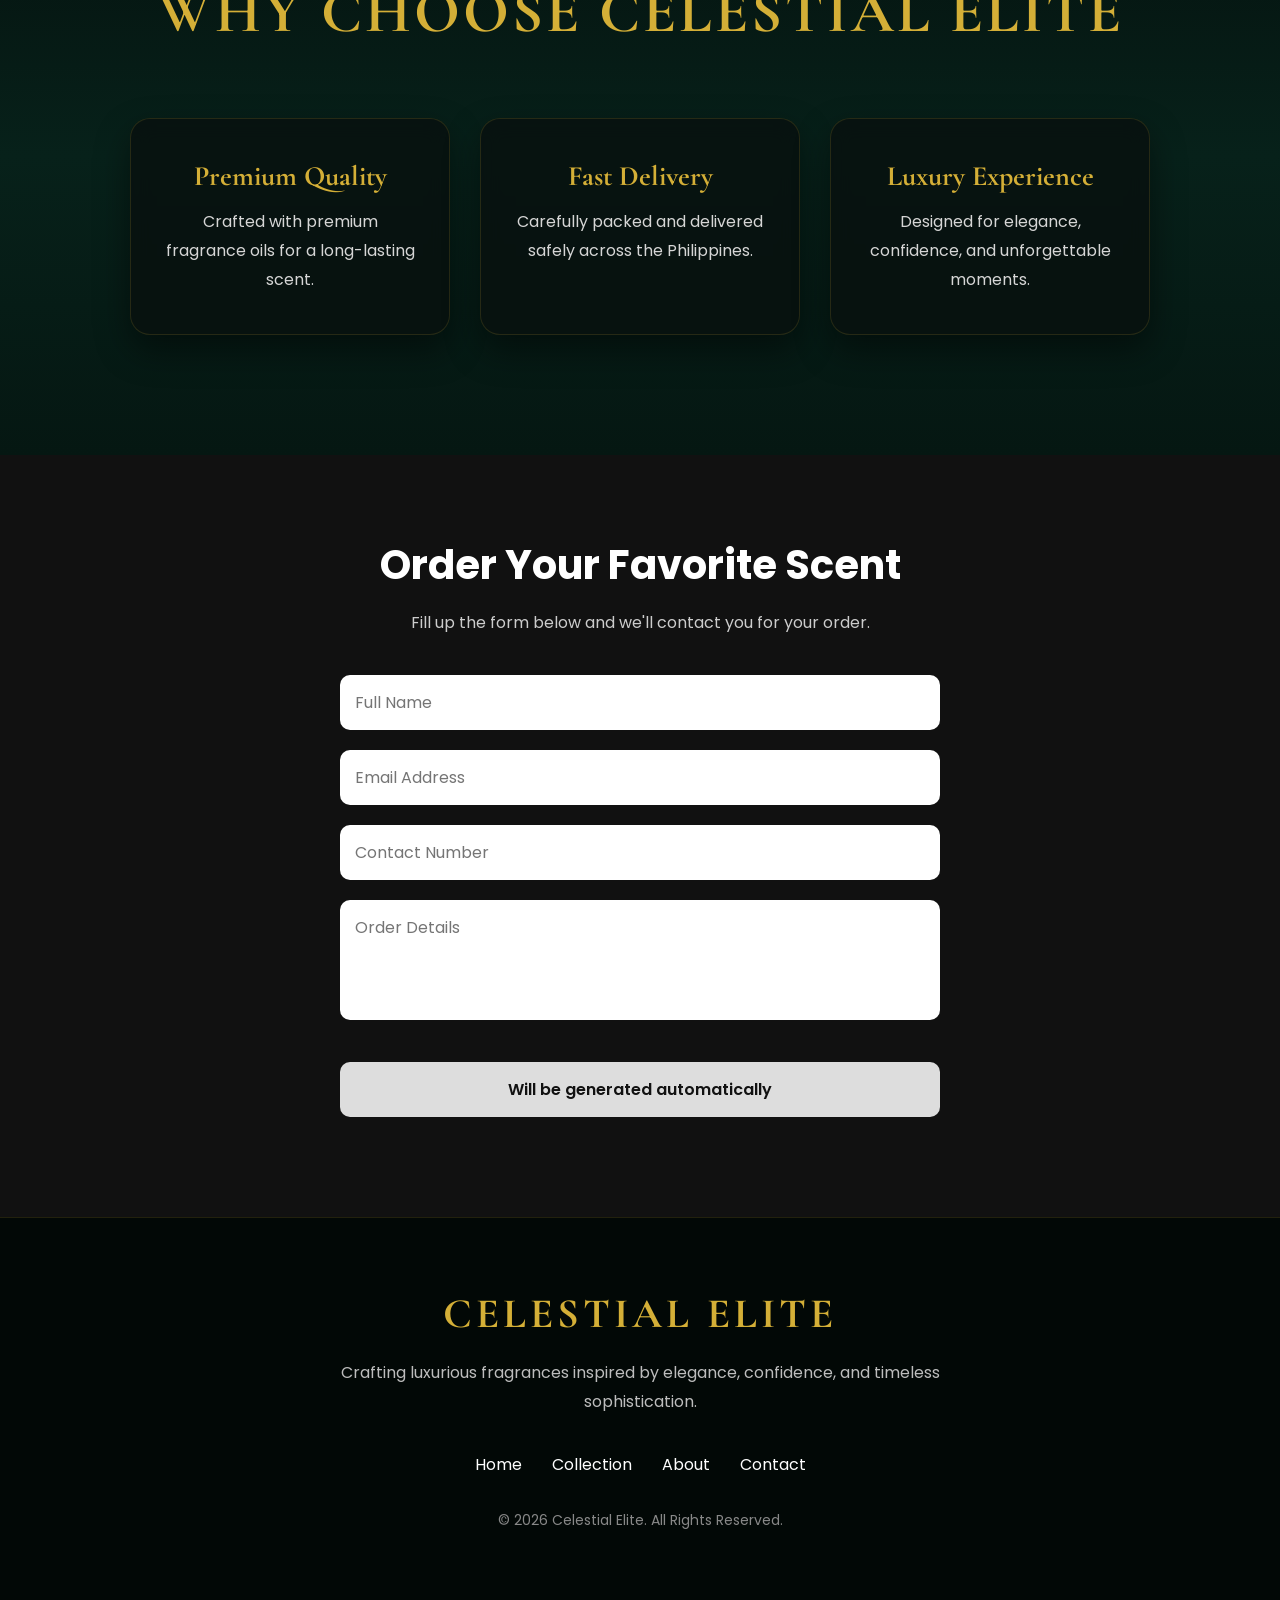
==== commit 63ce045f: "Update website" ====
--- a/index.html
+++ b/index.html
@@ -14,6 +14,12 @@
 
     <!-- CSS -->
     <link rel="stylesheet" href="assets/css/style.css">
+    
+    <link
+rel="preload"
+as="image"
+href="assets/images/coverphoto.jpg">
+    
 
     
 
@@ -47,10 +53,10 @@
 
     <li>
         <a href="#contact">Contact</a>
-    </li>
+    <li>
     <button id="cart-btn" type="button">
-     CART (<span id="cart-count">0</span>)
-</button>
+        CART (<span id="cart-count">0</span>)
+    </button>
 </li>
 
 </ul>
@@ -136,12 +142,14 @@
 
             <div class="product-image">
 
-                <img 
-                src="assets/images/quavor.JPG"
-                class="zoom-img"
-                data-images="assets/images/quavor.JPG,assets/images/quavorwithbox.JPG"
-                onclick="openZoom(this)"
-                alt="Quavor">
+                <img
+src="assets/images/quavor.JPG"
+loading="lazy"
+decoding="async"
+class="zoom-img"
+data-images="assets/images/quavor.JPG,assets/images/quavorwithbox.JPG"
+onclick="openZoom(this)"
+alt="Quavor">
 
             </div>
 
@@ -191,12 +199,14 @@
 
             <div class="product-image">
 
-                <img 
-                src="assets/images/zephyros.JPG"
-                class="zoom-img"
-                data-images="assets/images/zephyros.JPG,assets/images/zephyroswithbox.JPG"
-                onclick="openZoom(this)"
-                alt="Zephyros">
+                <img
+src="assets/images/zephyros.JPG"
+loading="lazy"
+decoding="async"
+class="zoom-img"
+data-images="assets/images/zephyros.JPG,assets/images/zephyroswithbox.JPG"
+onclick="openZoom(this)"
+alt="Zephyros">
 
             </div>
 
@@ -246,12 +256,14 @@
 
             <div class="product-image">
 
-                <img 
-                src="assets/images/satrian.JPG"
-                class="zoom-img"
-                data-images="assets/images/satrian.JPG,assets/images/satrianwithbox.JPG"
-                onclick="openZoom(this)"
-                alt="Satrian">
+                <img
+src="assets/images/satrian.JPG"
+loading="lazy"
+decoding="async"
+class="zoom-img"
+data-images="assets/images/satrian.JPG,assets/images/satrianwithbox.JPG"
+onclick="openZoom(this)"
+alt="Satrian">
 
             </div>
 
@@ -303,12 +315,14 @@
 
             <div class="product-image">
 
-                <img 
-                src="assets/images/elunara.JPG"
-                class="zoom-img"
-                data-images="assets/images/elunara.JPG,assets/images/elunarawithbox.JPG"
-                onclick="openZoom(this)"
-                alt="Elunara">
+                <img
+src="assets/images/elunara.JPG"
+loading="lazy"
+decoding="async"
+class="zoom-img"
+data-images="assets/images/elunara.JPG,assets/images/elunarawithbox.JPG"
+onclick="openZoom(this)"
+alt="Elunara">
 
             </div>
 
@@ -368,12 +382,14 @@
             <div class="product-image">
 
 
-                <img 
-                src="assets/images/kalexis.JPG"
-                class="zoom-img"
-                data-images="assets/images/kalexis.JPG,assets/images/kalexiswithbox.JPG"
-                onclick="openZoom(this)"
-                alt="Kalexis">
+                <img
+src="assets/images/kalexis.JPG"
+loading="lazy"
+decoding="async"
+class="zoom-img"
+data-images="assets/images/kalexis.JPG,assets/images/kalexiswithbox.JPG"
+onclick="openZoom(this)"
+alt="Kalexis">
 
 
             </div>
--- a/assets/css/style.css
+++ b/assets/css/style.css
@@ -36,7 +36,7 @@
     align-items:center;
 
     background:transparent;
-    backdrop-filter:blur(8px);
+    backdrop-filter:blur(12px);
 
     transition:all .4s ease;
 
@@ -110,7 +110,7 @@
     position:relative;
 
     width:100%;
-    min-height:100vh;
+    min-height:100svh;
 
     background:url("../images/coverphoto.jpg");
     background-size:cover;
@@ -369,10 +369,9 @@
 
 .product-image img{
 
-    position:absolute;
-
-    top:0;
-    left:0;
+    position:relative;
+
+    display:block;
 
     width:100%;
     height:100%;
@@ -381,8 +380,9 @@
 
     padding:15px;
 
-    transition:.4s ease;
-    cursor: zoom-in;
+    transition:right .3s ease;
+
+    cursor:zoom-in;
 
 }
 
@@ -616,7 +616,7 @@
 .reveal{
     opacity:0;
     transform:translateY(70px);
-    transition:1s ease;
+    transition:.6s ease;
 }
 
 .reveal.active{
@@ -696,6 +696,23 @@
 }
 
 
+@media(hover:none){
+
+.product-card:hover{
+
+transform:none;
+
+}
+
+.add-cart:hover{
+
+transform:none;
+
+}
+
+}
+
+
 
 
 
@@ -1002,8 +1019,10 @@
 
     padding:18px 35px;
 
+    max-width:90%;
+    text-align:center;
+
     border:1px solid #d4af37;
-
     border-left:5px solid #d4af37;
 
     border-radius:15px;
@@ -1156,22 +1175,42 @@
 .next-btn{
 
     position:absolute;
-
     top:50%;
-
     transform:translateY(-50%);
 
+    width:60px;
+    height:60px;
+
+    display:flex;
+    justify-content:center;
+    align-items:center;
+
     background:#d4af37;
+    color:#111;
 
     border:none;
-
-    padding:15px 20px;
+    border-radius:50%;
 
     font-size:25px;
 
     cursor:pointer;
 
-    border-radius:50%;
+    z-index:9999999;
+
+    transition:.3s;
+
+}
+
+.prev-btn:hover,
+.next-btn:hover{
+
+    transform:translateY(-50%) scale(1.1);
+
+}
+
+.image-modal img{
+
+    z-index:1;
 
 }
 
@@ -1194,10 +1233,9 @@
 
     .prev-btn,
     .next-btn{
-
-        padding:10px 14px;
-        font-size:18px;
-
+        width:55px;
+        height:55px;
+        font-size:22px;
     }
 
     .prev-btn{
@@ -1209,11 +1247,213 @@
     }
 
     .close-image{
-
         top:15px;
         right:20px;
         font-size:28px;
-
-    }
-
+    }
+
+}
+
+/* =========================
+   MOBILE OPTIMIZATION
+========================= */
+
+@media (max-width: 768px){
+
+    body{
+        overflow-x:hidden;
+    }
+
+
+    /* =========================
+       NAVBAR
+    ========================= */
+
+    .navbar{
+        padding:15px 20px;
+    }
+
+    .logo{
+        font-size:22px;
+    }
+
+    .nav-links{
+        gap:15px;
+        justify-content:center;
+        flex-wrap:wrap;
+    }
+
+    .nav-links a{
+        font-size:13px;
+    }
+
+
+    #cart-btn{
+        padding:8px 12px;
+        font-size:12px;
+    }
+
+
+
+    /* =========================
+       HERO
+    ========================= */
+
+    .hero{
+        height:90vh;
+    }
+
+
+    .hero-content{
+        padding:20px;
+        text-align:center;
+    }
+
+
+    .hero-content h1{
+        font-size:45px;
+        line-height:1.1;
+    }
+
+
+    .hero-content p{
+        font-size:14px;
+        line-height:1.6;
+    }
+
+
+
+    /* =========================
+       COLLECTION
+    ========================= */
+
+    .collection{
+        padding:60px 20px;
+    }
+
+
+    .collection h2{
+        font-size:35px;
+    }
+
+
+    .product-container{
+
+        flex-direction:column;
+
+        align-items:center;
+
+        gap:25px;
+
+    }
+
+
+
+    /* PRODUCT CARD */
+
+    .product-card{
+
+        width:90%;
+
+        max-width:350px;
+
+    }
+
+
+
+    /* PRODUCT IMAGE */
+
+    .product-image{
+
+height:320px;
+
+display:flex;
+justify-content:center;
+align-items:center;
+
+}
+
+
+
+    .product-image img{
+
+        width:100%;
+
+        height:100%;
+
+        object-fit:contain;
+
+        padding:20px;
+
+    }
+
+
+
+    /* =========================
+       ABOUT
+    ========================= */
+
+    .about-content{
+
+        padding:30px 20px;
+
+    }
+
+
+    .about-content h2{
+
+        font-size:35px;
+
+    }
+
+
+    .about-content p{
+
+        font-size:14px;
+
+    }
+
+
+
+    /* =========================
+       CART SIDEBAR
+    ========================= */
+
+    .cart-sidebar{
+
+        width:100%;
+
+        right:-100%;
+
+    }
+
+
+    .cart-sidebar.active{
+
+        right:0;
+
+    }
+
+
+
+    /* =========================
+       ORDER FORM
+    ========================= */
+
+    .fillup{
+
+        padding:60px 20px;
+
+    }
+
+
+
+}
+
+/* =========================
+   BUTTON TAP FIX
+========================= */
+
+button{
+    -webkit-tap-highlight-color: transparent;
 }
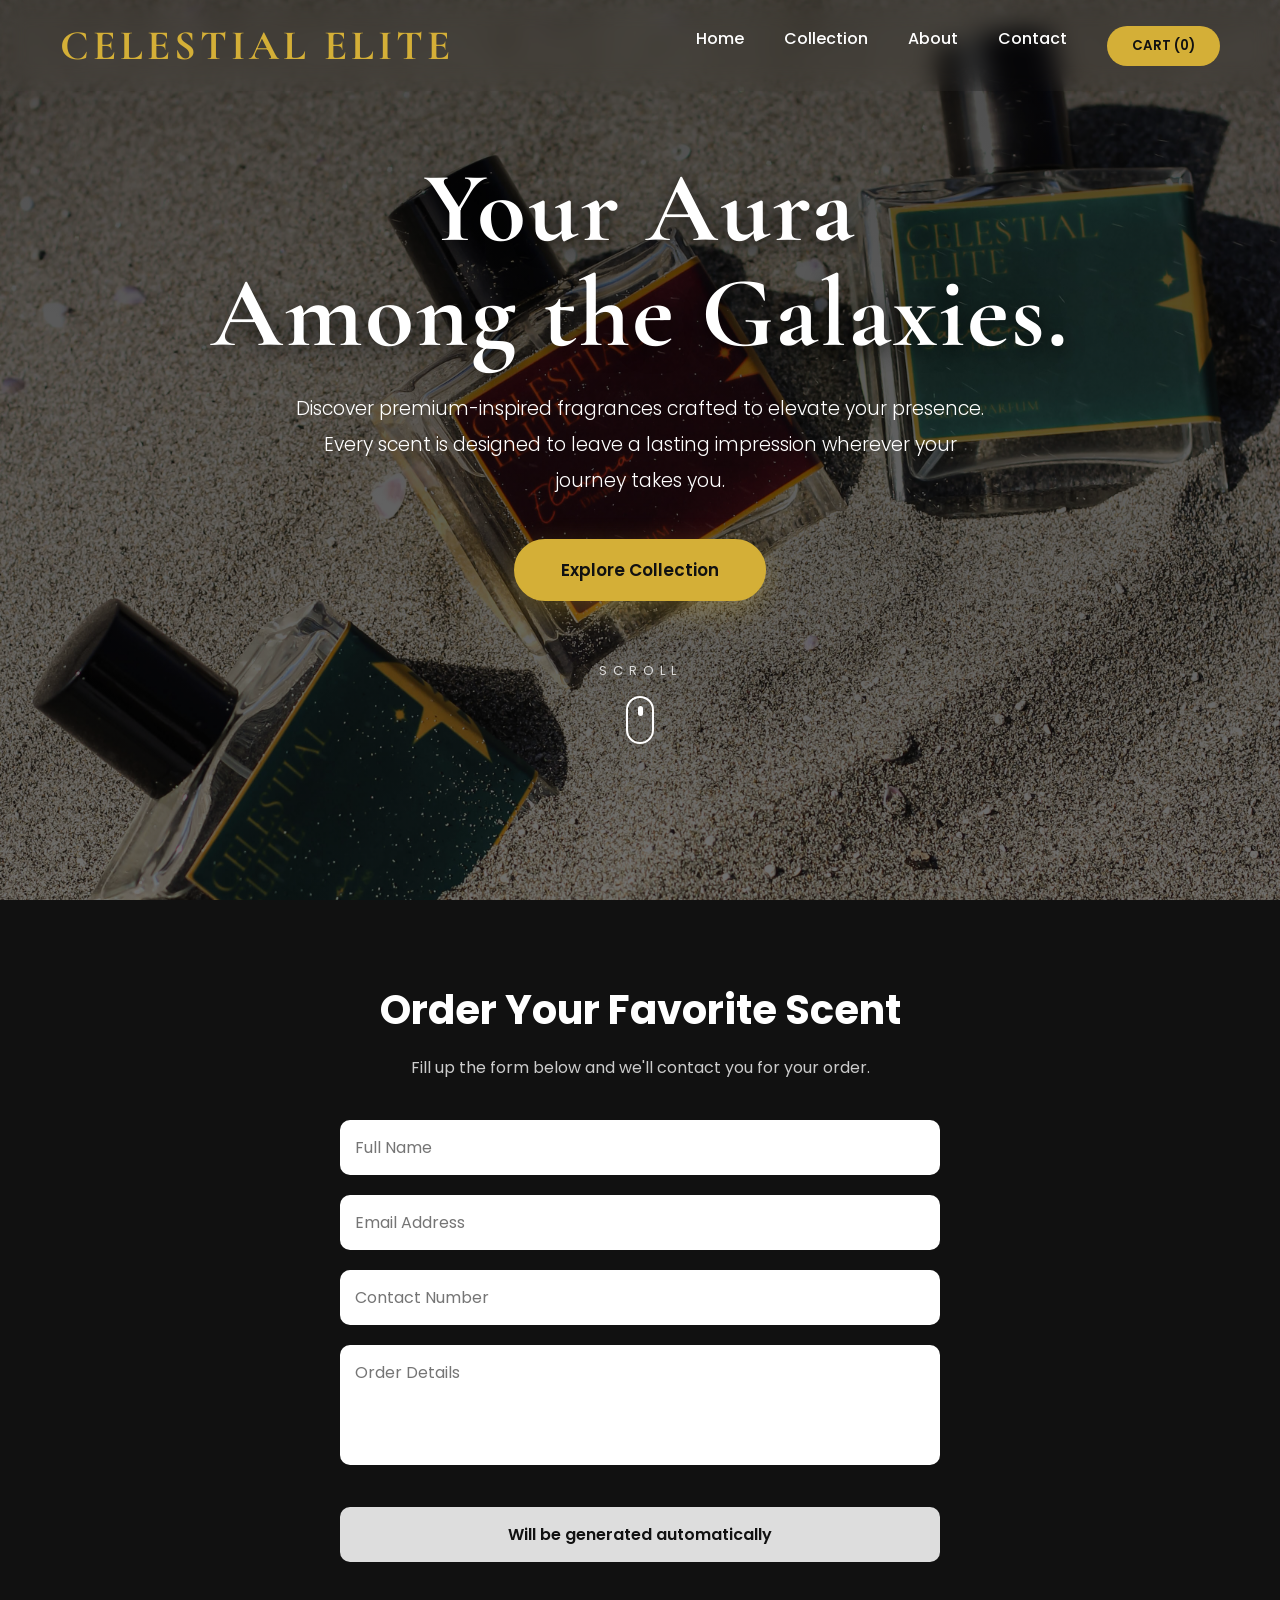
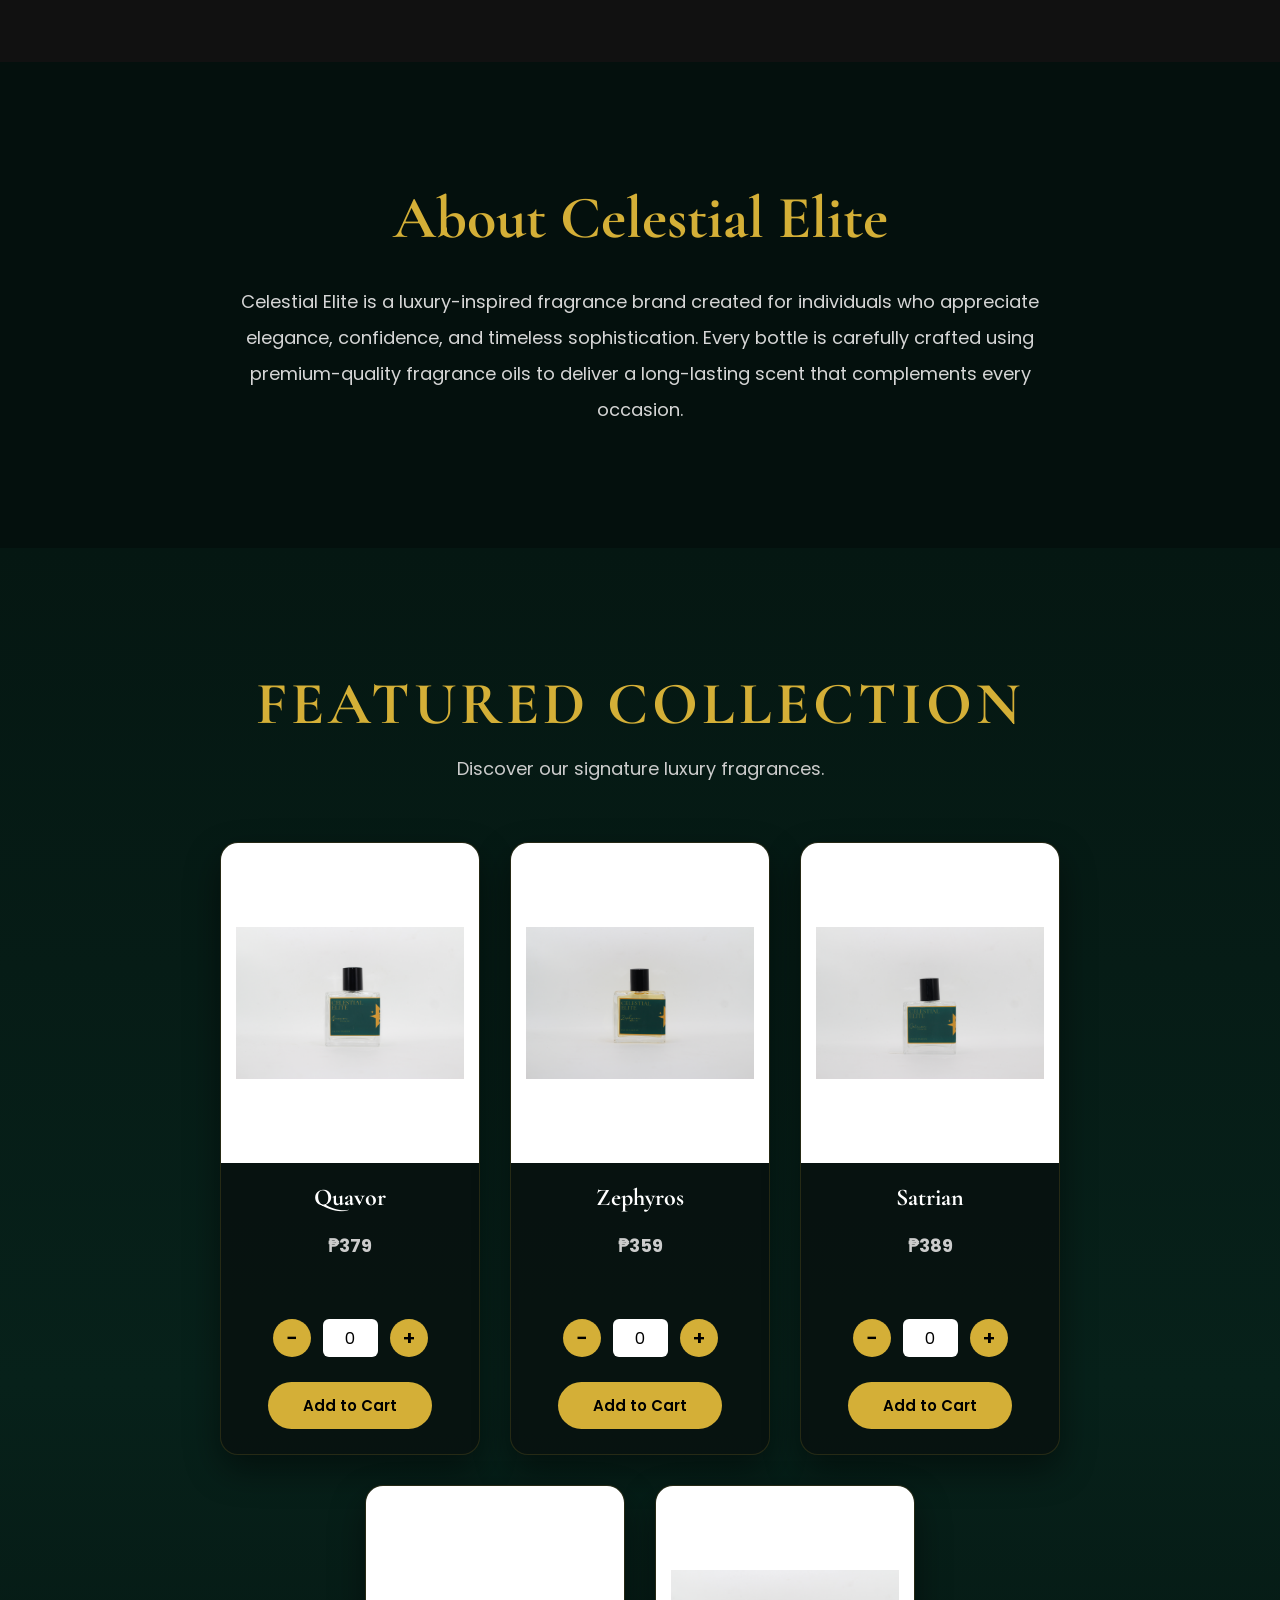
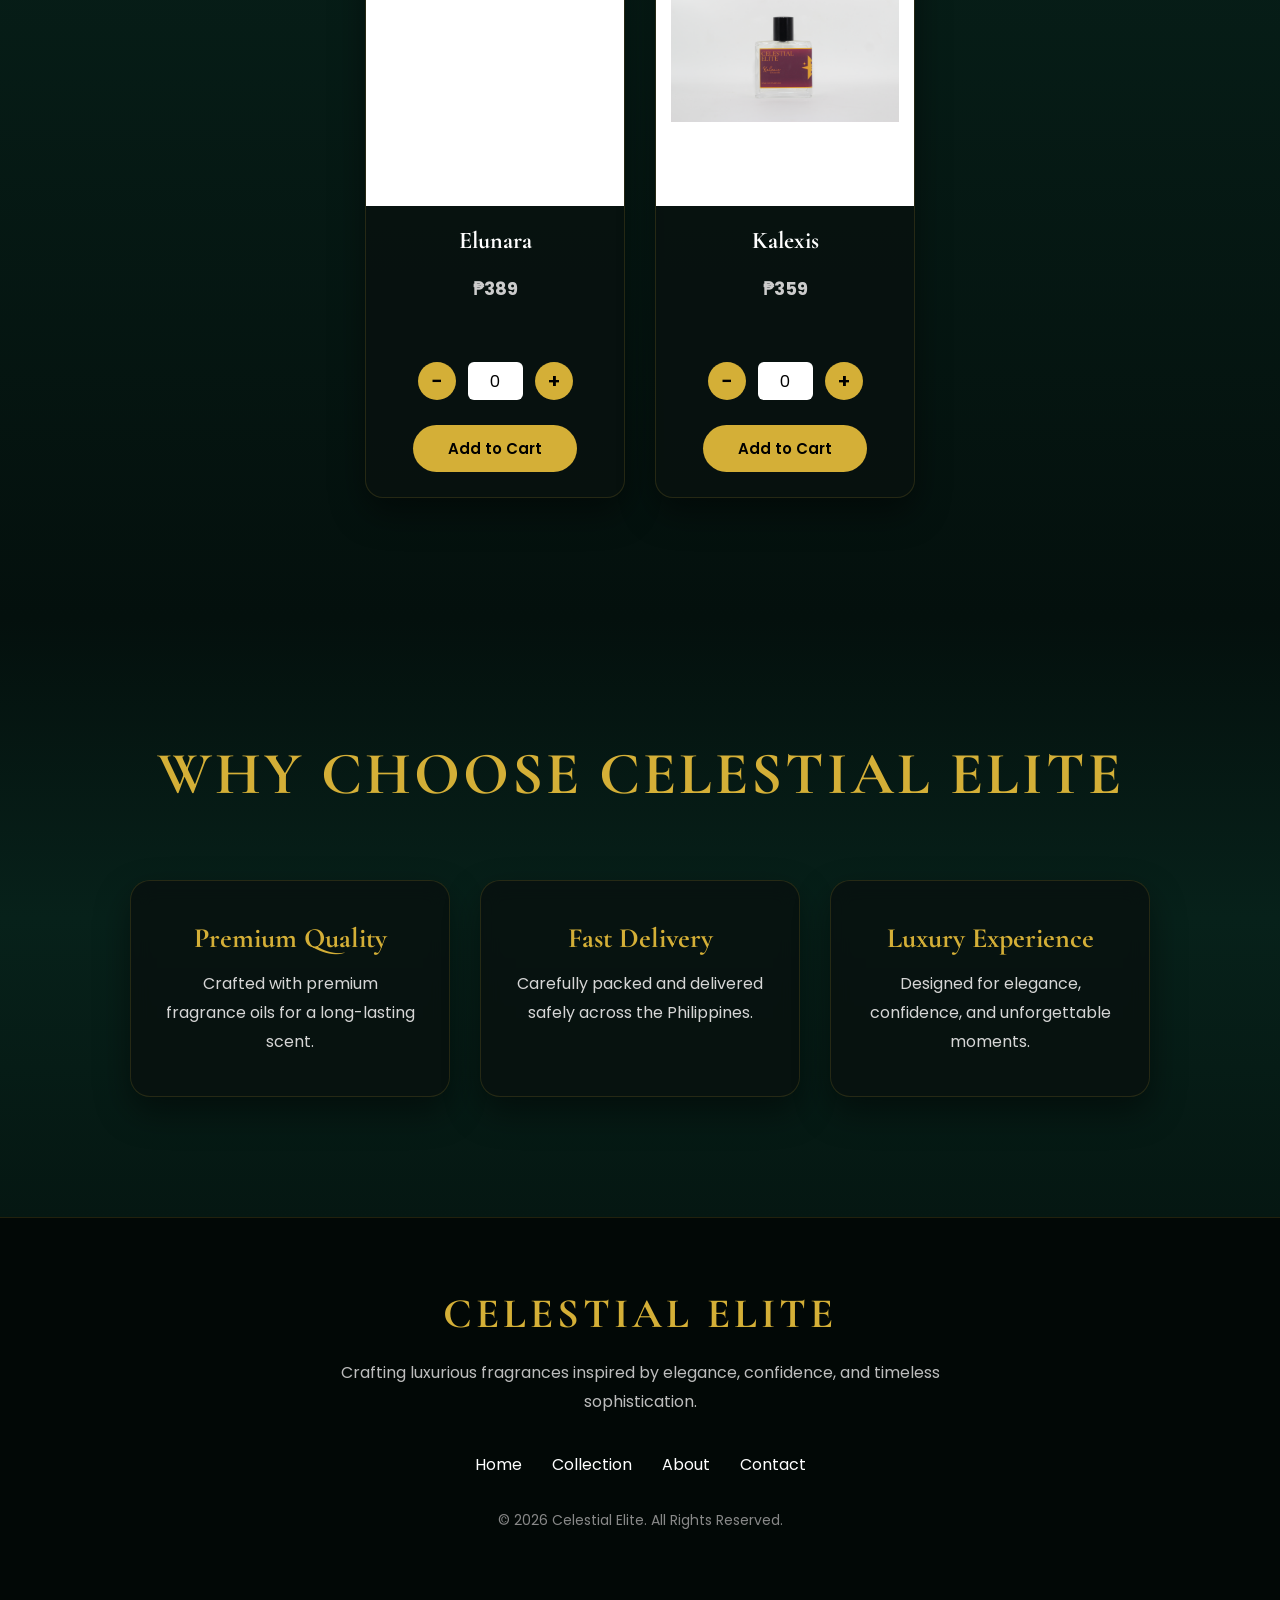
==== commit 9eb4b6b6: "Update website" ====
--- a/index.html
+++ b/index.html
@@ -102,6 +102,96 @@
 
 
 
+<!-- =========================
+     ORDER FORM
+========================= -->
+
+<section class="fillup reveal" id="contact">
+
+    <div class="fillup-container">
+
+        <h2>
+            Order Your Favorite Scent
+        </h2>
+
+
+        <p>
+            Fill up the form below and we'll contact you for your order.
+        </p>
+
+
+
+        <div class="order-form">
+
+            <div class="input-box">
+
+                <input 
+                id="customer-name"
+                type="text" 
+                placeholder="Full Name"
+                required>
+
+            </div>
+
+
+
+            <div class="input-box">
+
+                <input 
+                id="customer-email"
+                type="email" 
+                placeholder="Email Address"
+                required>
+
+            </div>
+
+
+
+            <div class="input-box">
+
+                <input 
+                id="customer-phone"
+                type="tel" 
+                placeholder="Contact Number"
+                required>
+
+            </div>
+
+
+
+
+            <div class="input-box">
+    <textarea
+    id="order-message"
+    placeholder="Order Details"
+    readonly></textarea>
+</div>
+
+<div class="input-box">
+    <input
+    id="order-id"
+    type="text"
+    value="Will be generated automatically"
+    readonly>
+</div>
+
+
+
+        </div>
+
+
+    </div>
+
+
+</section>
+
+
+
+
+
+
+
+
 <section class="about reveal" id="about">
 
     <div class="about-content">
@@ -536,88 +626,6 @@
 
 
 
-<!-- =========================
-     ORDER FORM
-========================= -->
-
-<section class="fillup reveal" id="contact">
-
-    <div class="fillup-container">
-
-        <h2>
-            Order Your Favorite Scent
-        </h2>
-
-
-        <p>
-            Fill up the form below and we'll contact you for your order.
-        </p>
-
-
-
-        <div class="order-form">
-
-            <div class="input-box">
-
-                <input 
-                id="customer-name"
-                type="text" 
-                placeholder="Full Name"
-                required>
-
-            </div>
-
-
-
-            <div class="input-box">
-
-                <input 
-                id="customer-email"
-                type="email" 
-                placeholder="Email Address"
-                required>
-
-            </div>
-
-
-
-            <div class="input-box">
-
-                <input 
-                id="customer-phone"
-                type="tel" 
-                placeholder="Contact Number"
-                required>
-
-            </div>
-
-
-
-
-            <div class="input-box">
-    <textarea
-    id="order-message"
-    placeholder="Order Details"
-    readonly></textarea>
-</div>
-
-<div class="input-box">
-    <input
-    id="order-id"
-    type="text"
-    value="Will be generated automatically"
-    readonly>
-</div>
-
-
-
-        </div>
-
-
-    </div>
-
-
-</section>
 
 
 
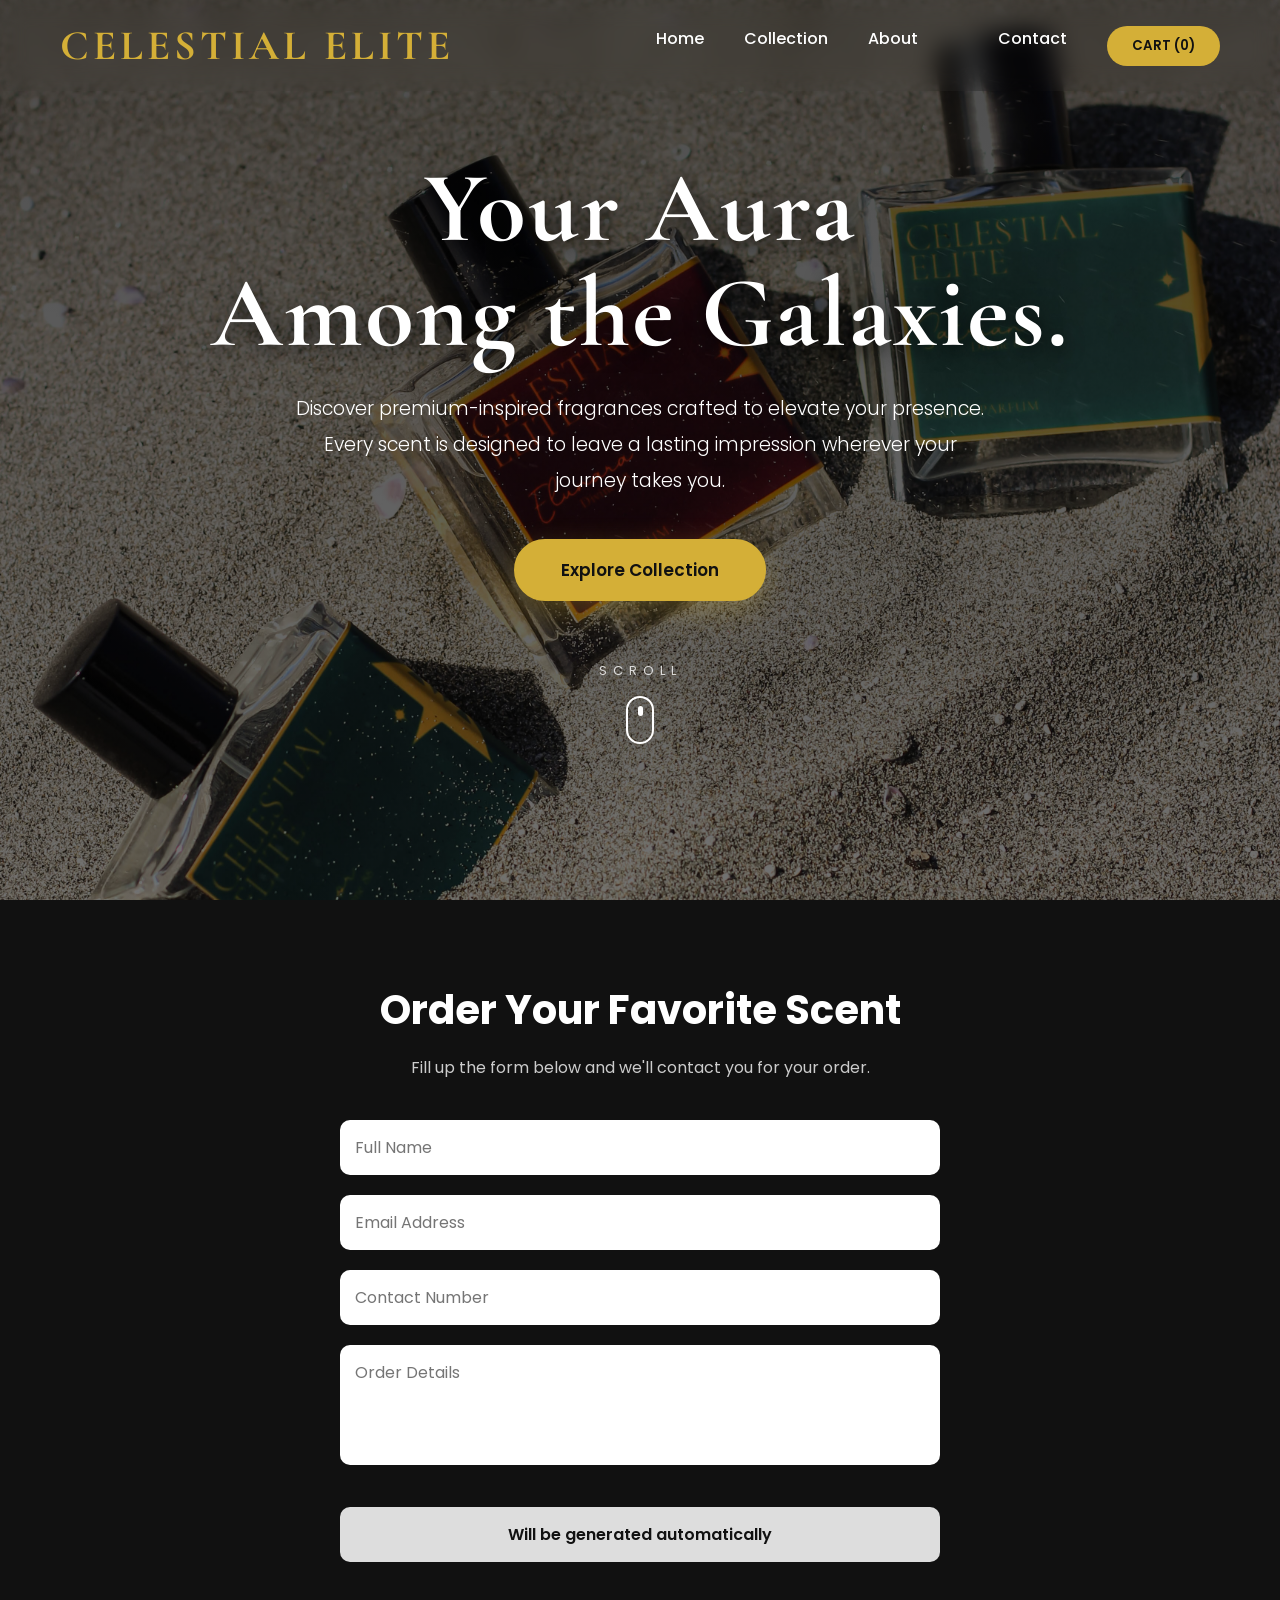
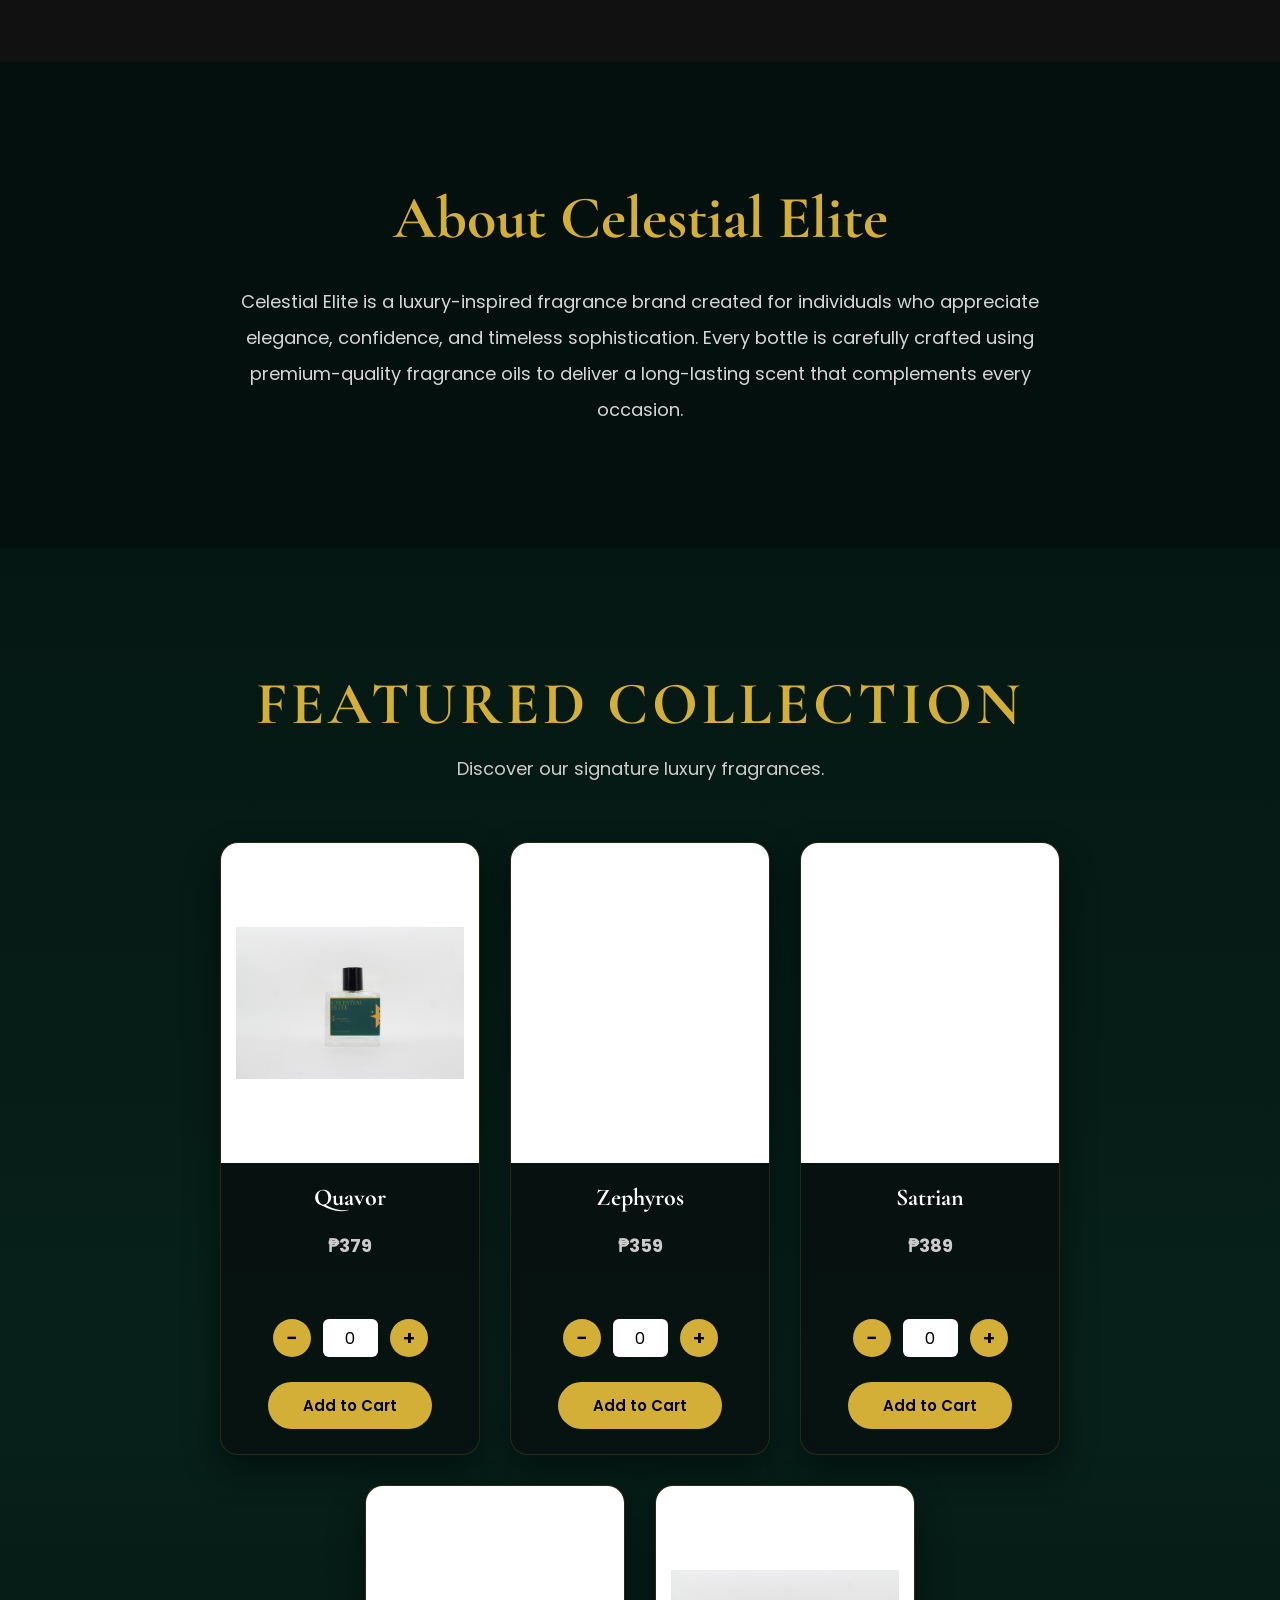
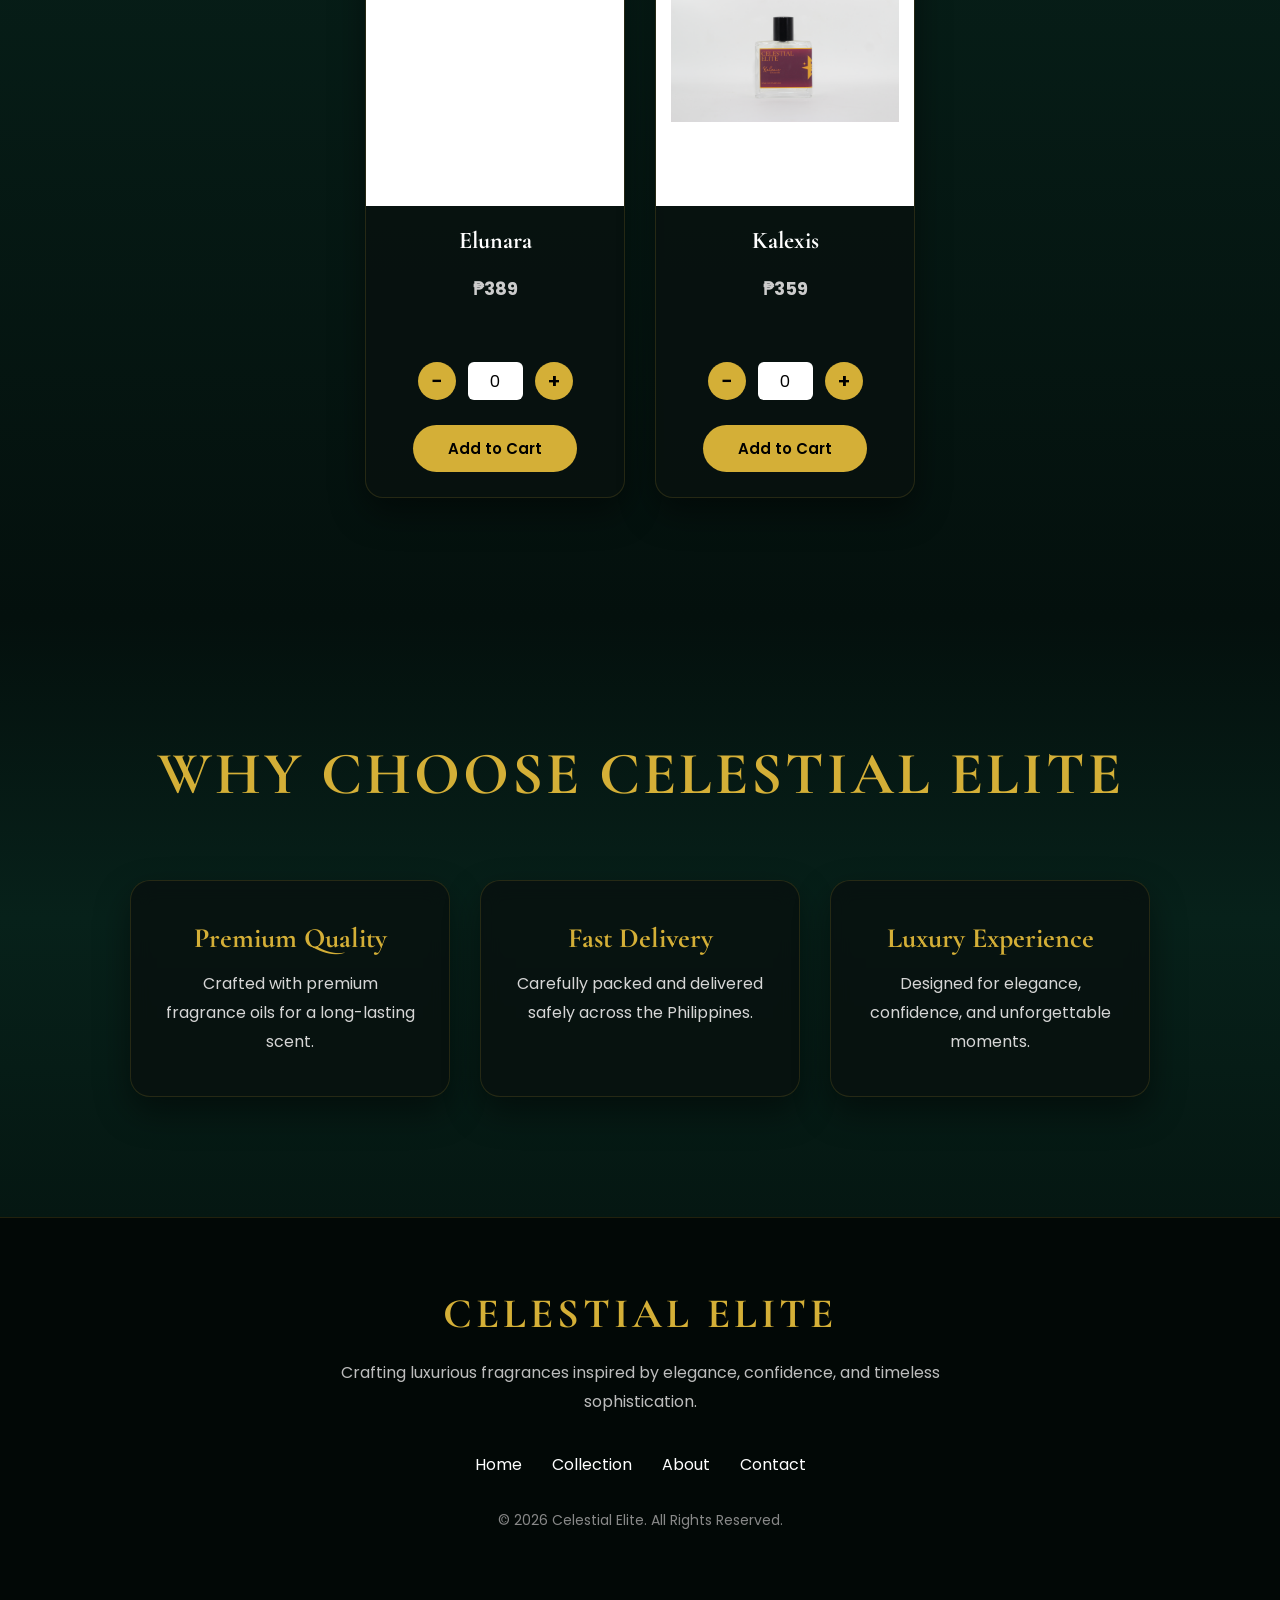
==== commit 124b9e9d: "Update website" ====
--- a/index.html
+++ b/index.html
@@ -52,11 +52,15 @@
     </li>
 
     <li>
-        <a href="#contact">Contact</a>
-    <li>
+        <li>
+    <a href="#contact">Contact</a>
+</li>
+
+<li>
     <button id="cart-btn" type="button">
         CART (<span id="cart-count">0</span>)
     </button>
+</li>
 </li>
 
 </ul>
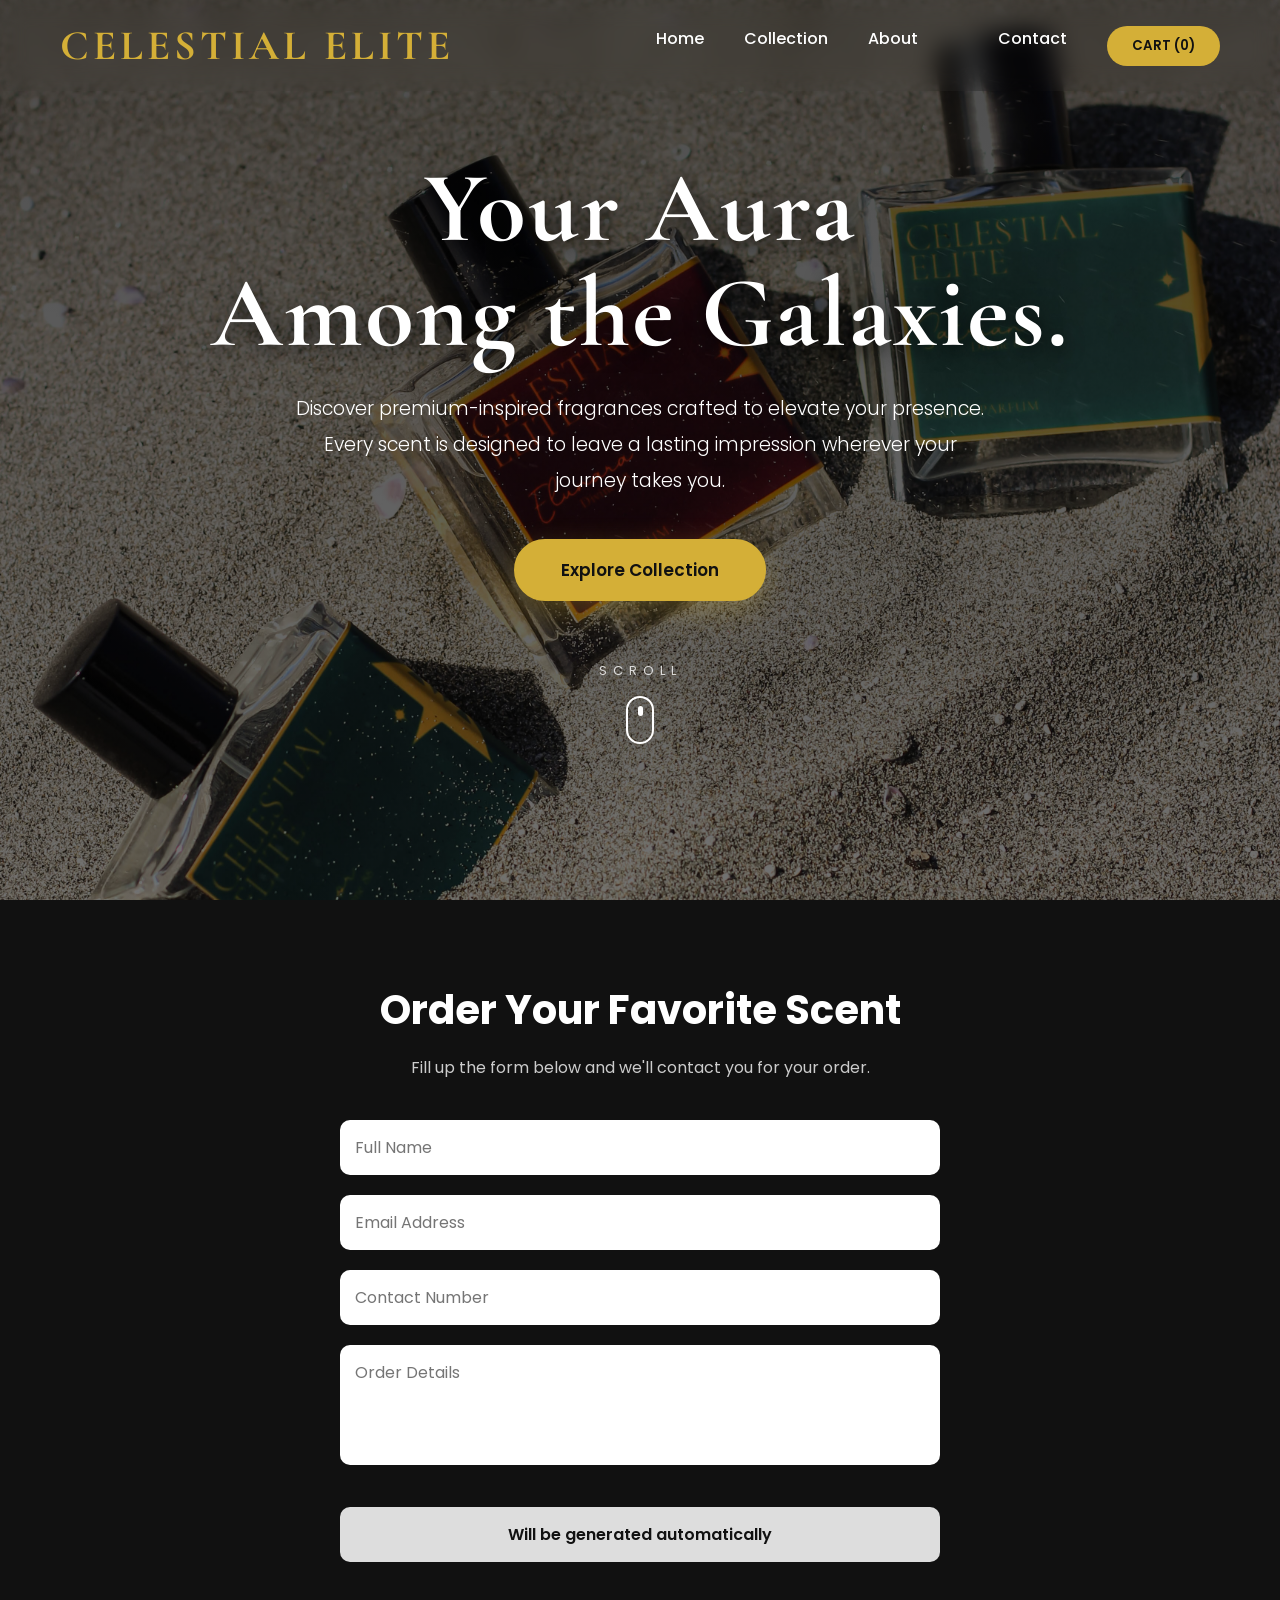
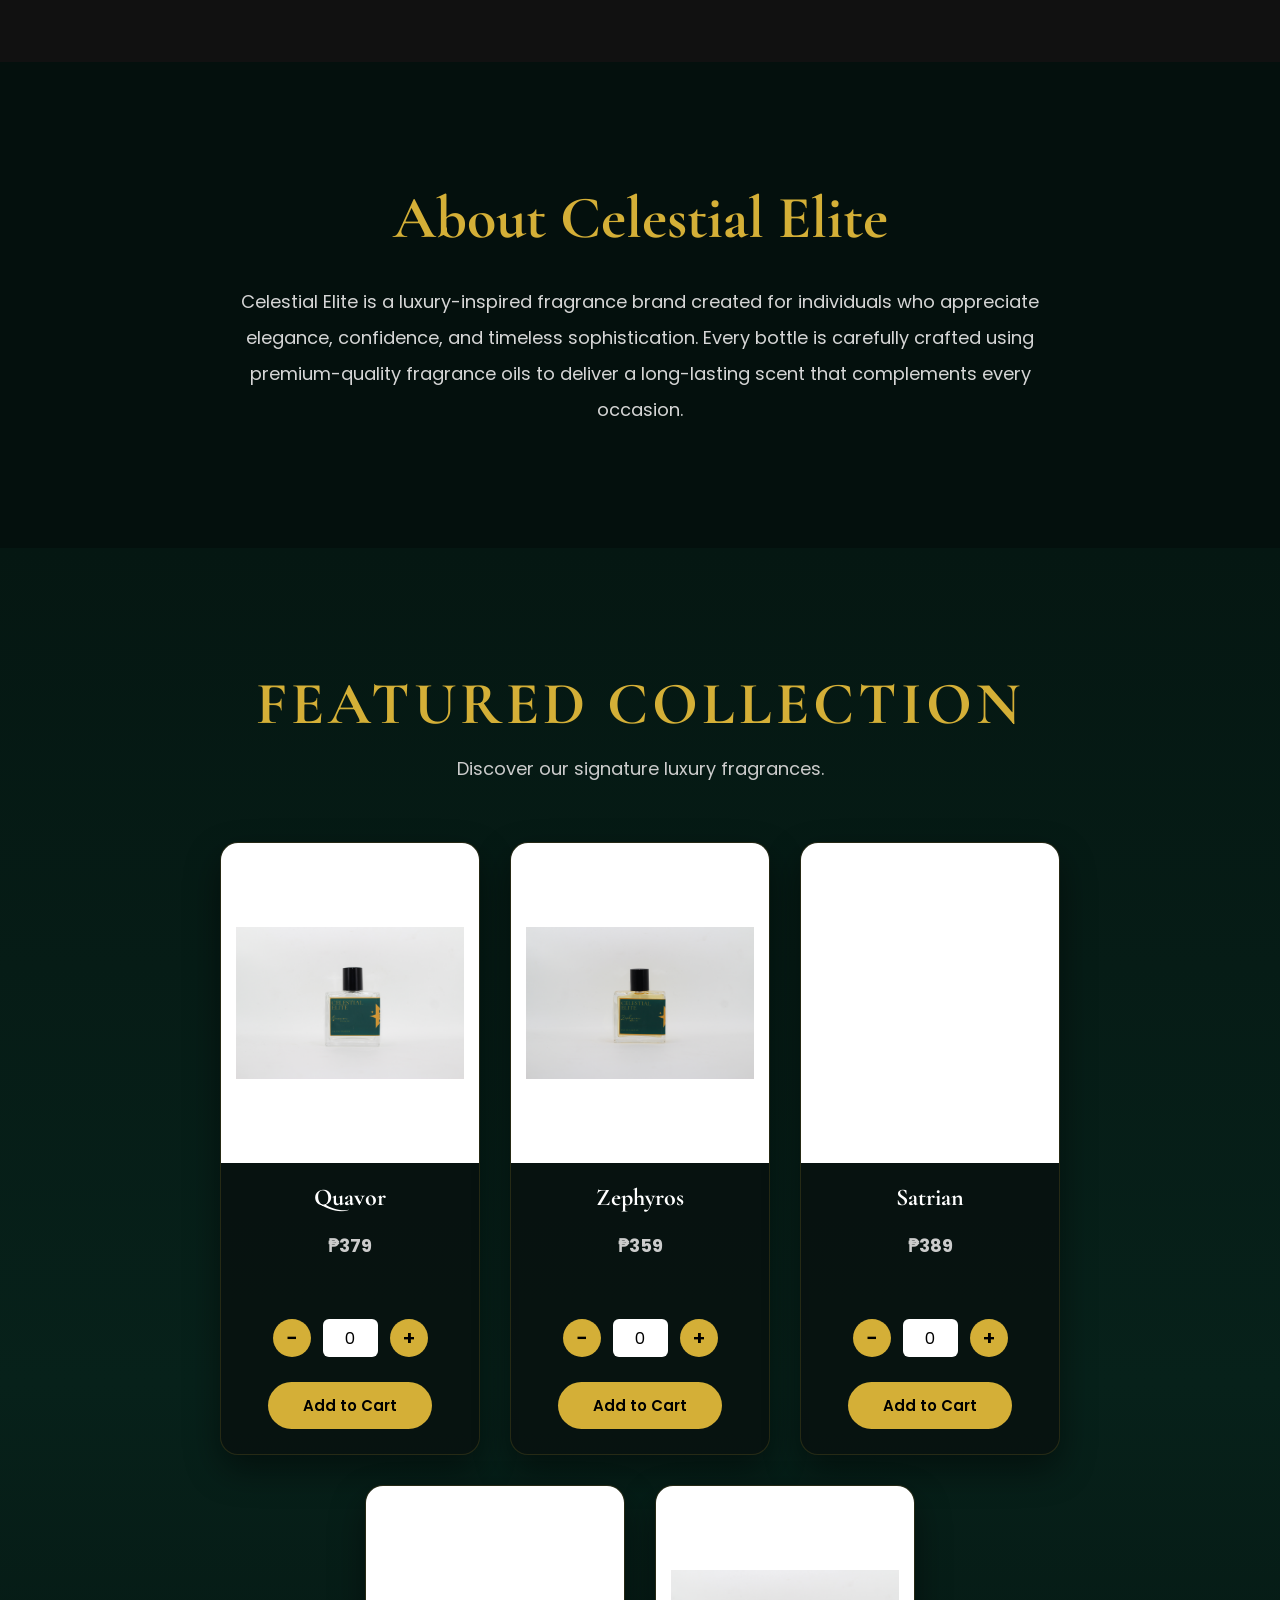
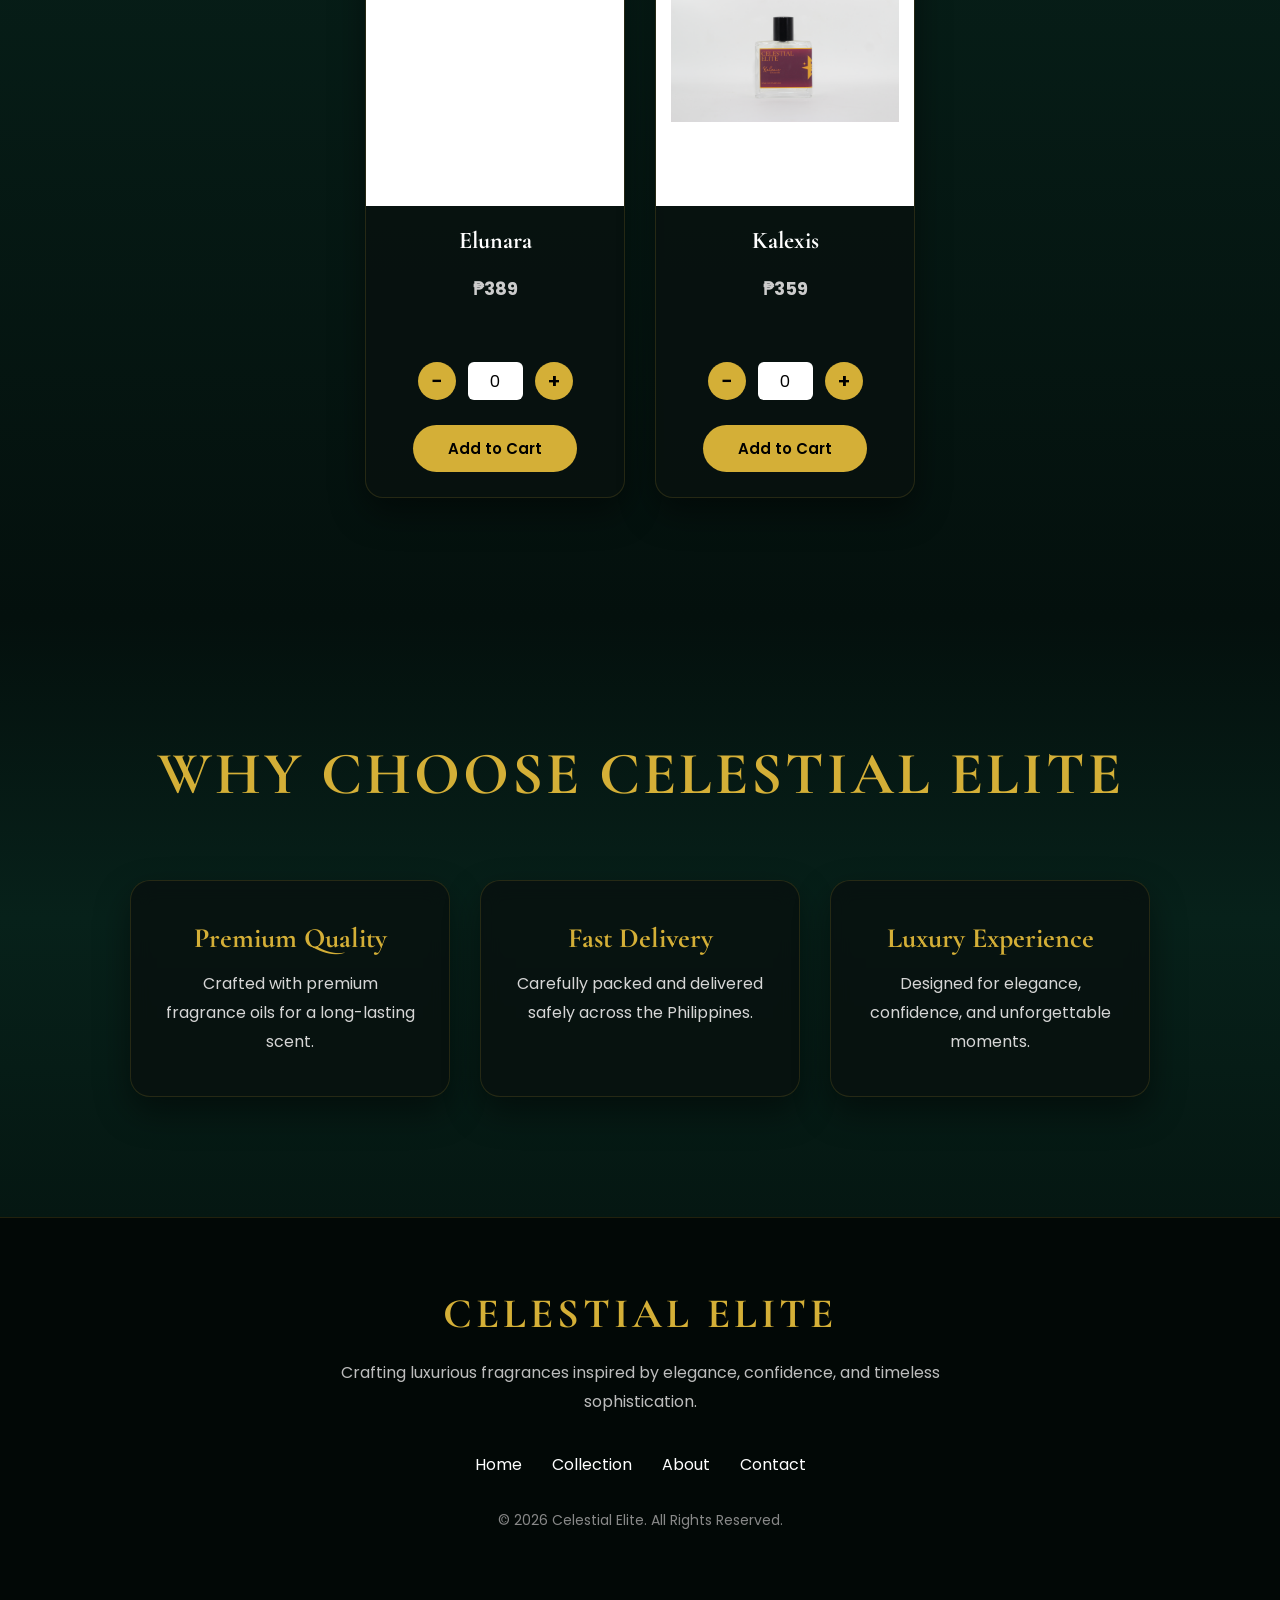
==== commit 339dcd83: "Add automatic cache bust" ====
--- a/index.html
+++ b/index.html
@@ -13,7 +13,7 @@
     <link href="https://fonts.googleapis.com/css2?family=Cormorant+Garamond:wght@400;500;600;700&family=Poppins:wght@300;400;500;600&display=swap" rel="stylesheet">
 
     <!-- CSS -->
-    <link rel="stylesheet" href="assets/css/style.css">
+    <link rel="stylesheet" href="assets/css/style.css?v=1">
     
     <link
 rel="preload"
@@ -751,7 +751,7 @@
 
 
 <!-- JavaScript -->
-<script src="assets/js/script.js"></script>
+<script src="assets/js/script.js?v=1"></script>
 
 
 </body>
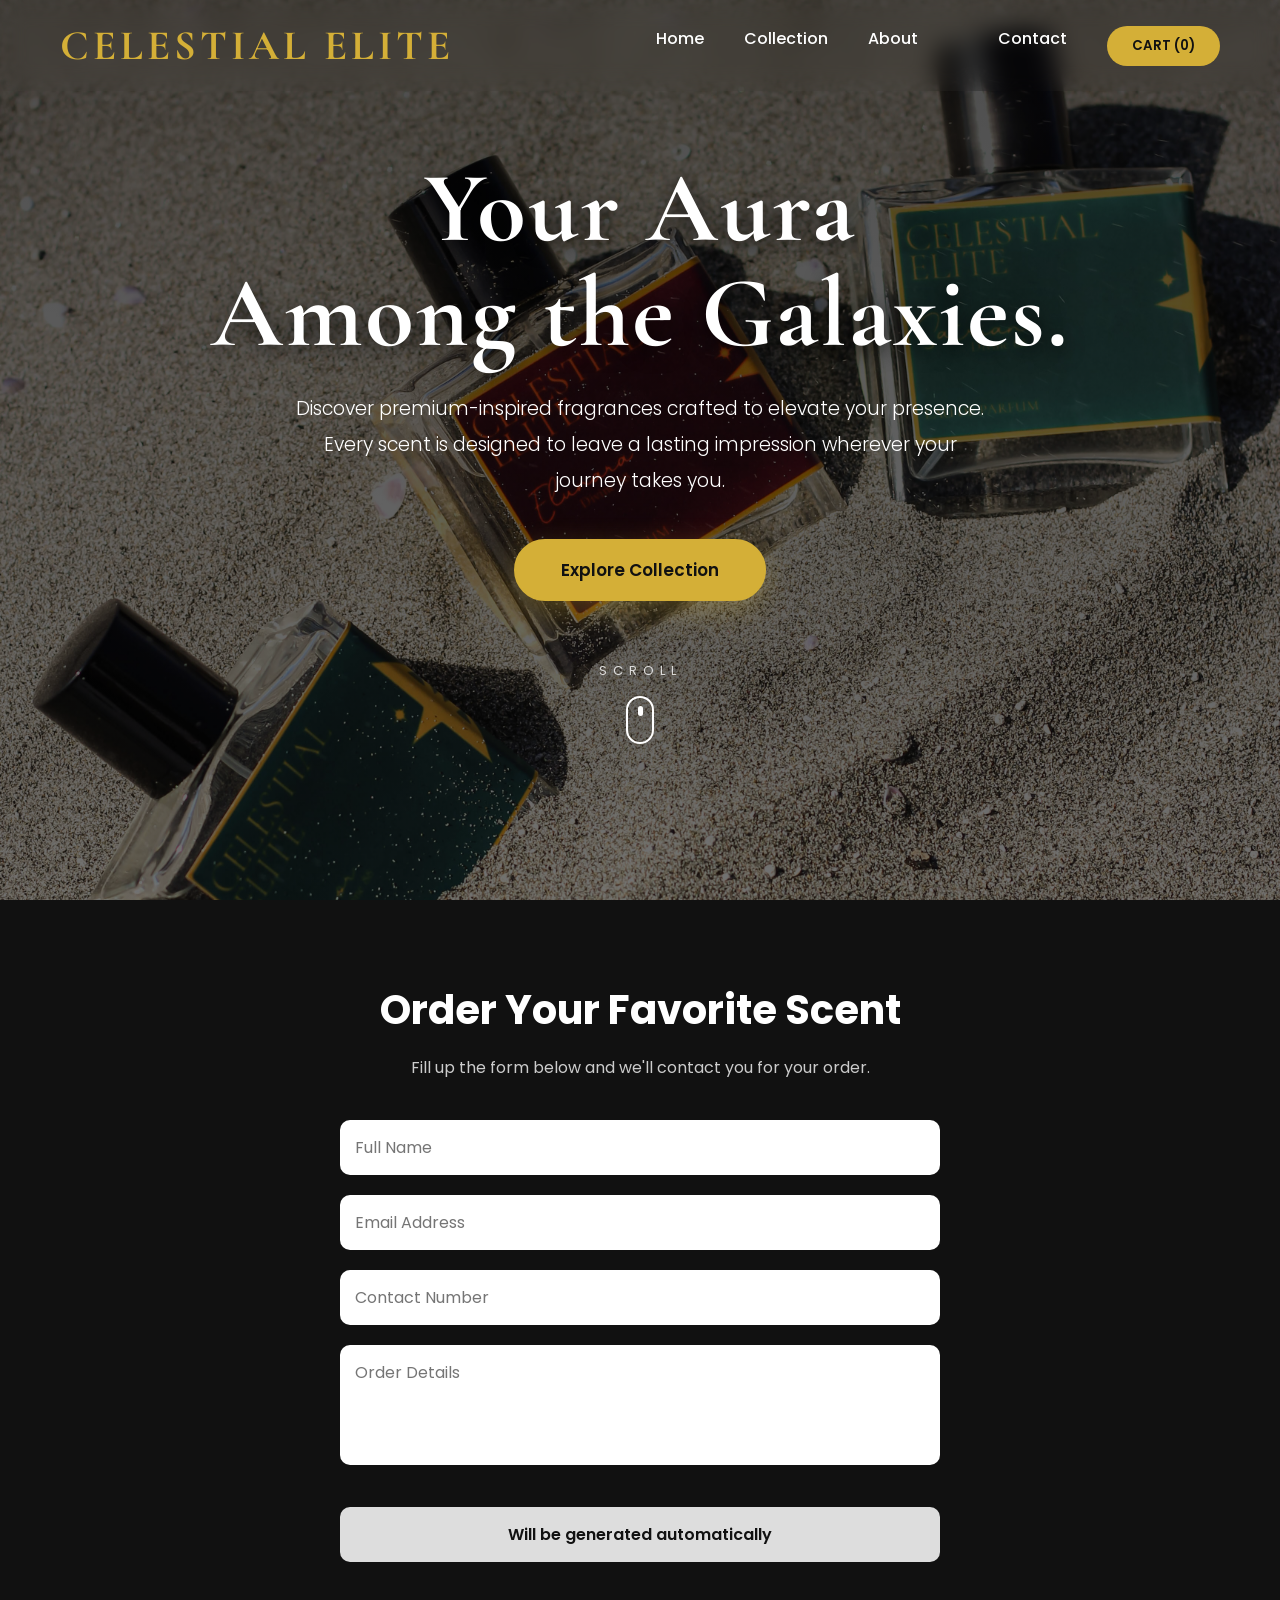
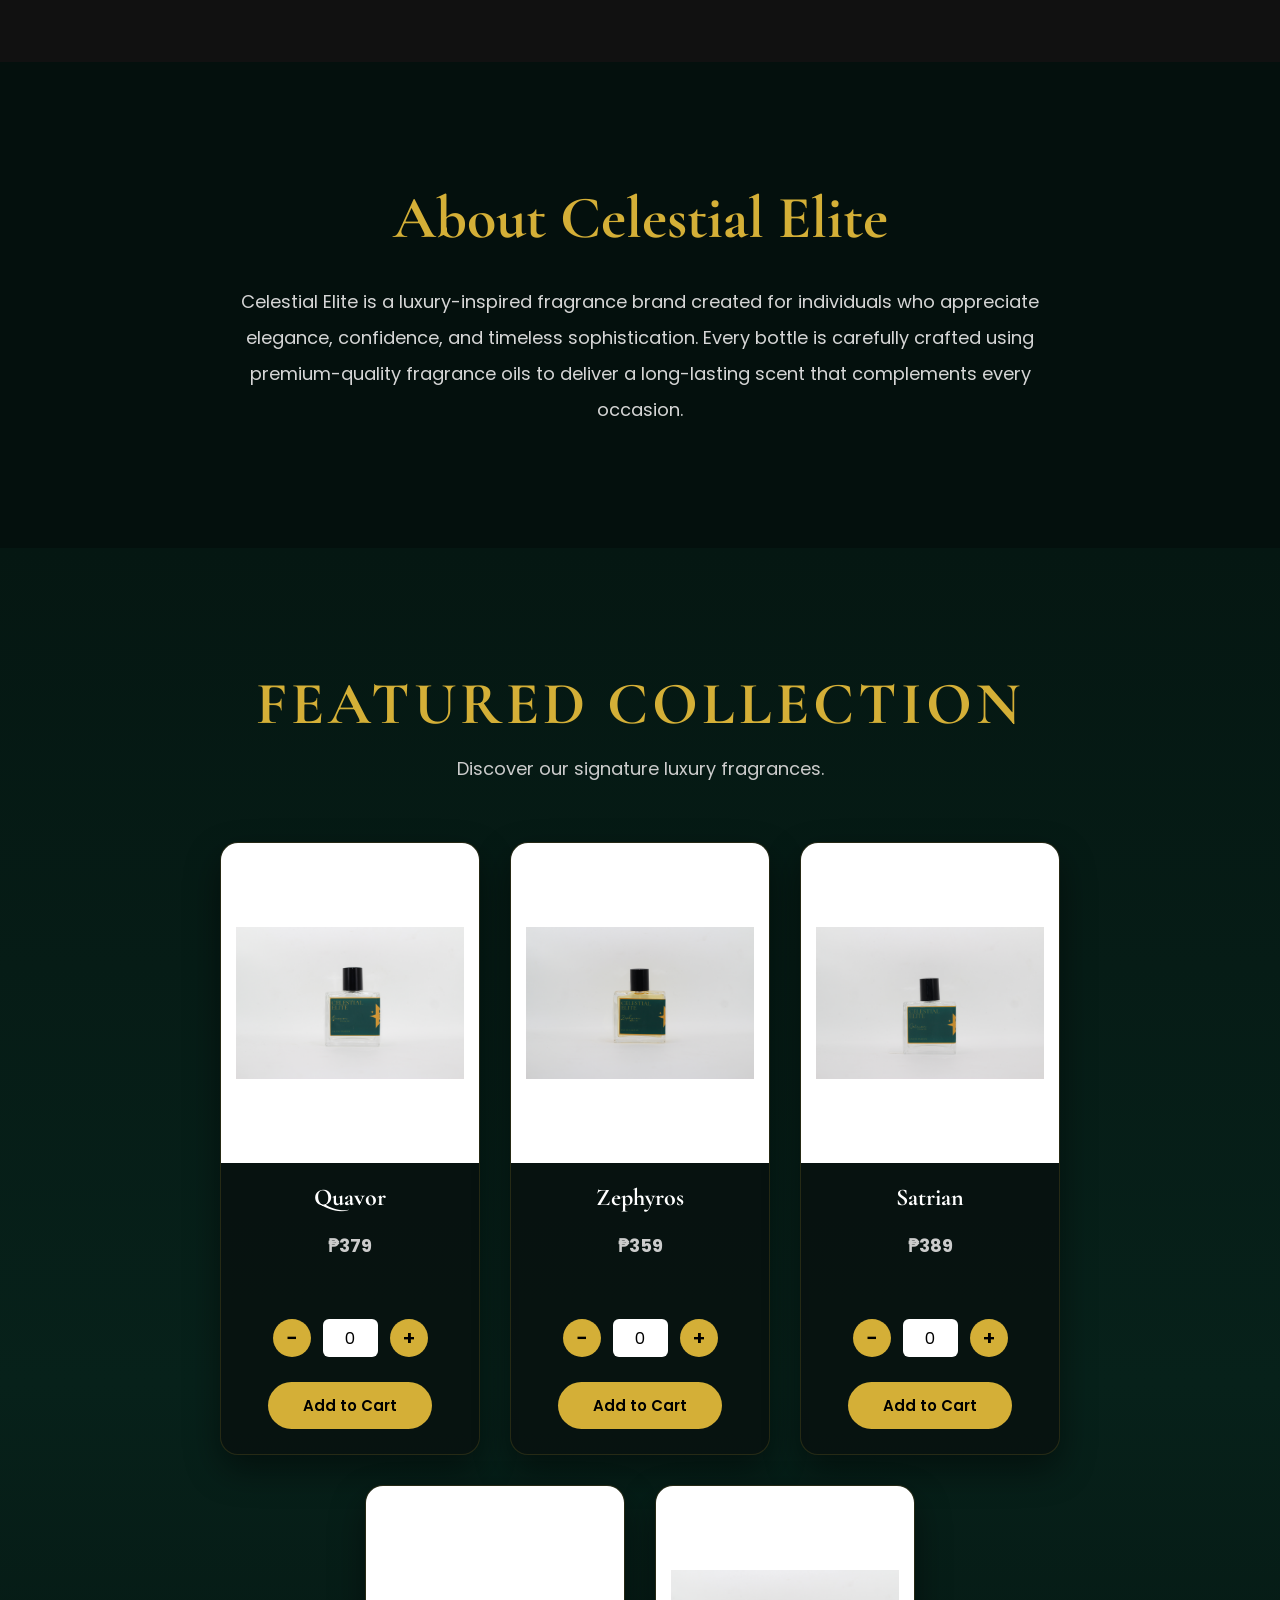
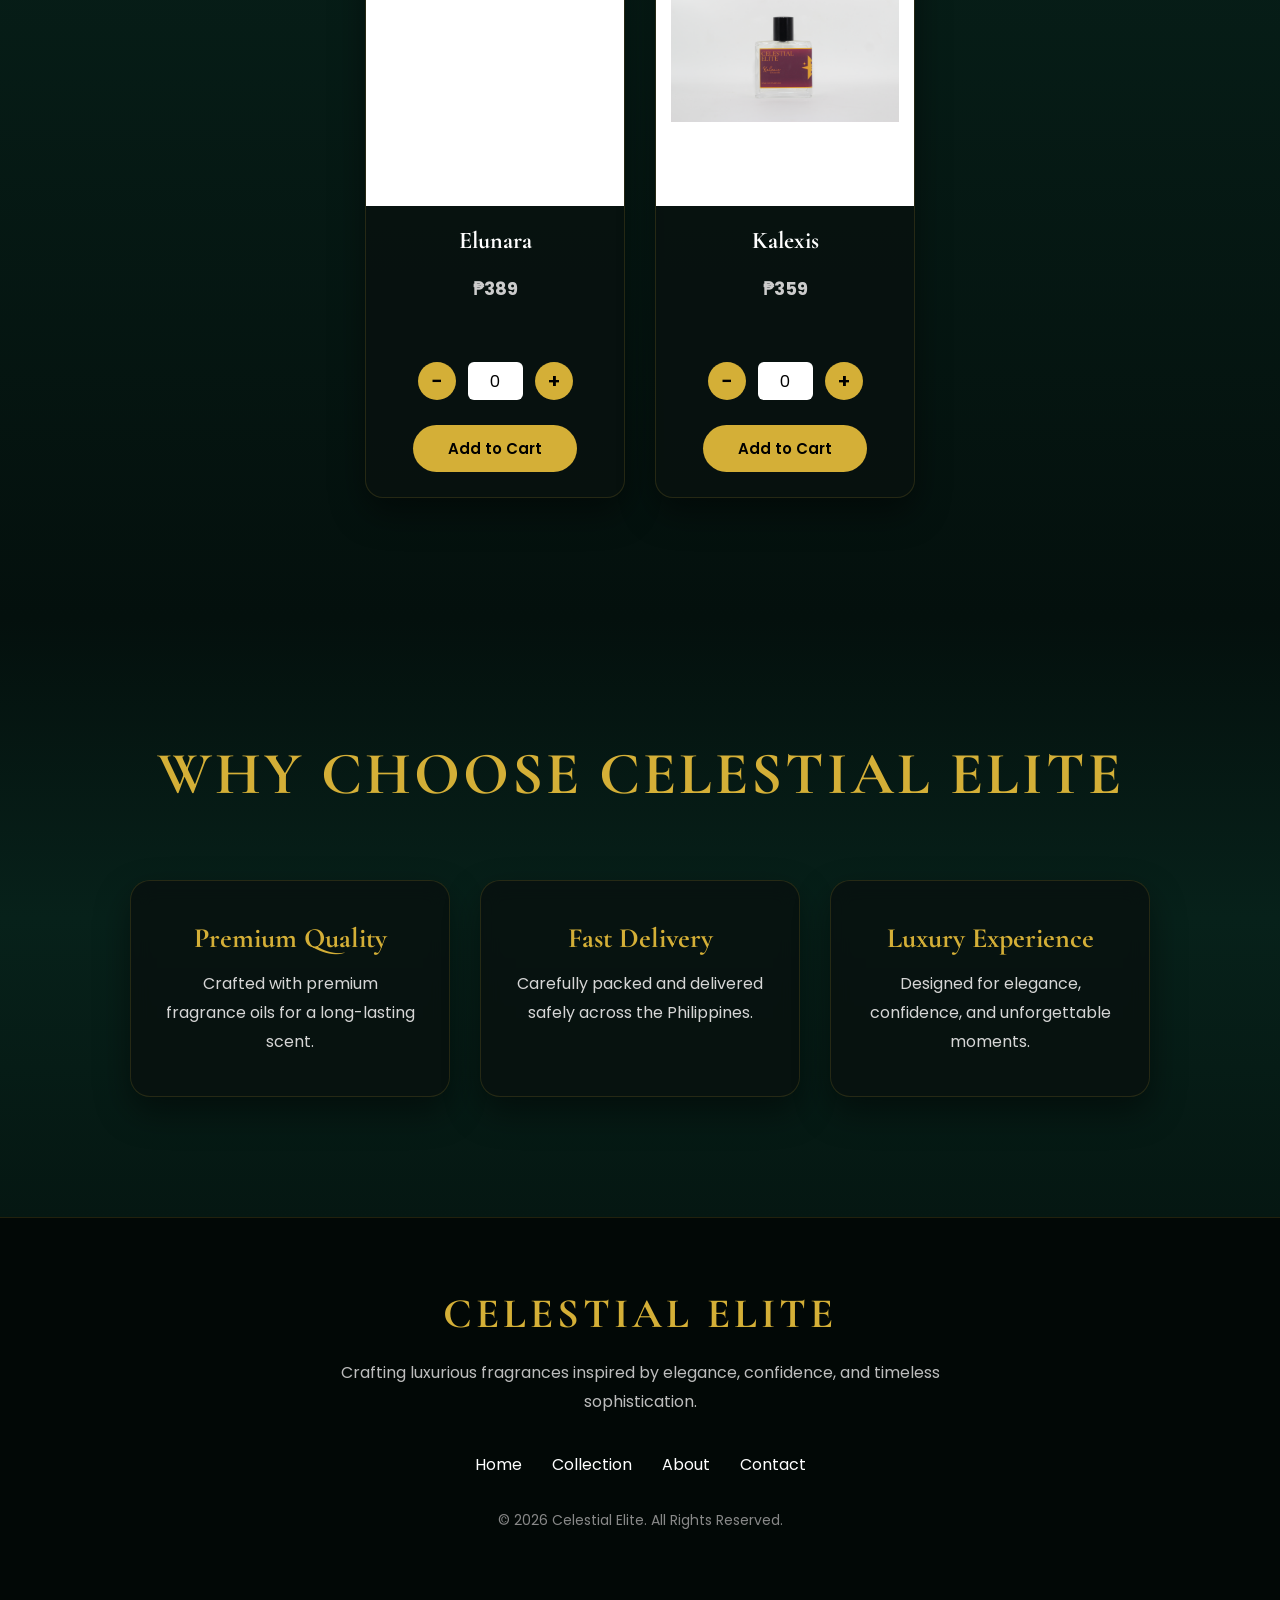
==== commit 973911c5: "Auto cache bust" ====
--- a/index.html
+++ b/index.html
@@ -13,7 +13,7 @@
     <link href="https://fonts.googleapis.com/css2?family=Cormorant+Garamond:wght@400;500;600;700&family=Poppins:wght@300;400;500;600&display=swap" rel="stylesheet">
 
     <!-- CSS -->
-    <link rel="stylesheet" href="assets/css/style.css?v=1">
+    <link rel="stylesheet" href="assets/css/style.css?v=1785935953">
     
     <link
 rel="preload"
@@ -751,7 +751,7 @@
 
 
 <!-- JavaScript -->
-<script src="assets/js/script.js?v=1"></script>
+<script src="assets/js/script.js?v=1785935953"></script>
 
 
 </body>
